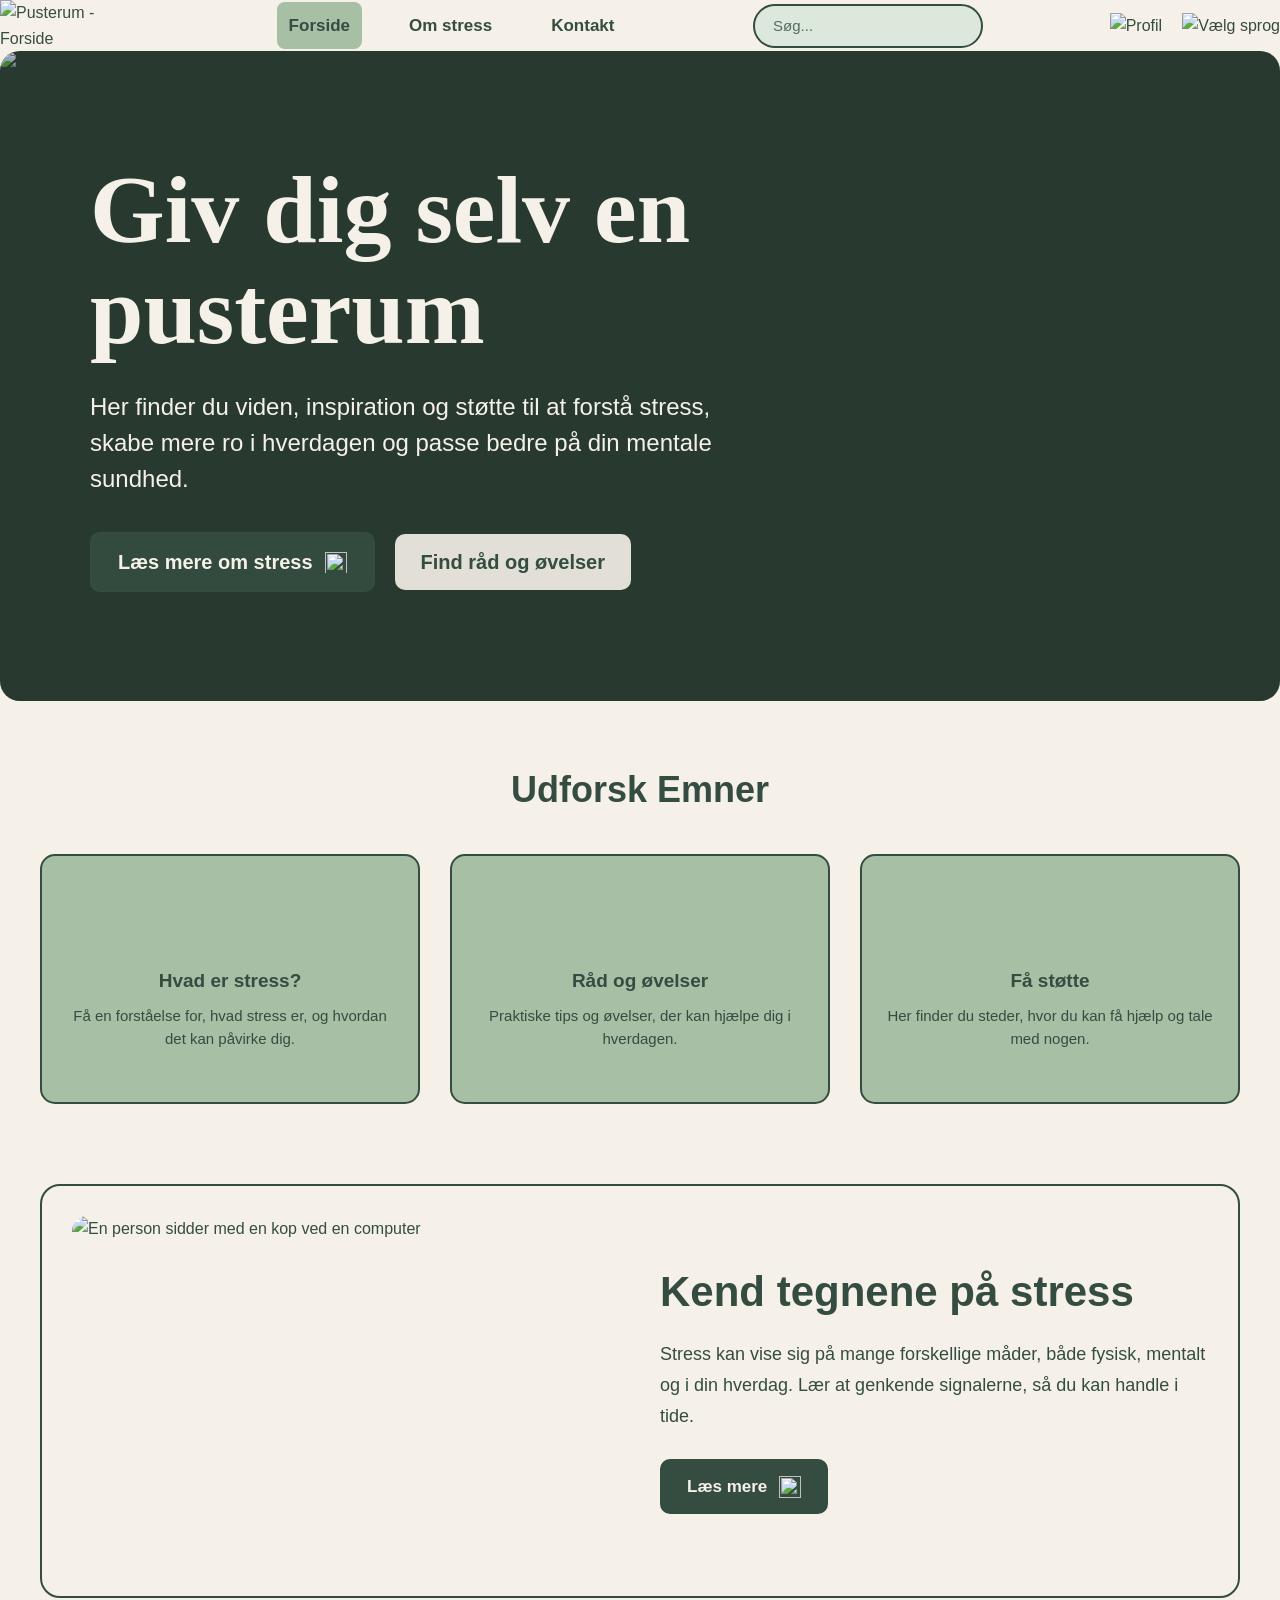
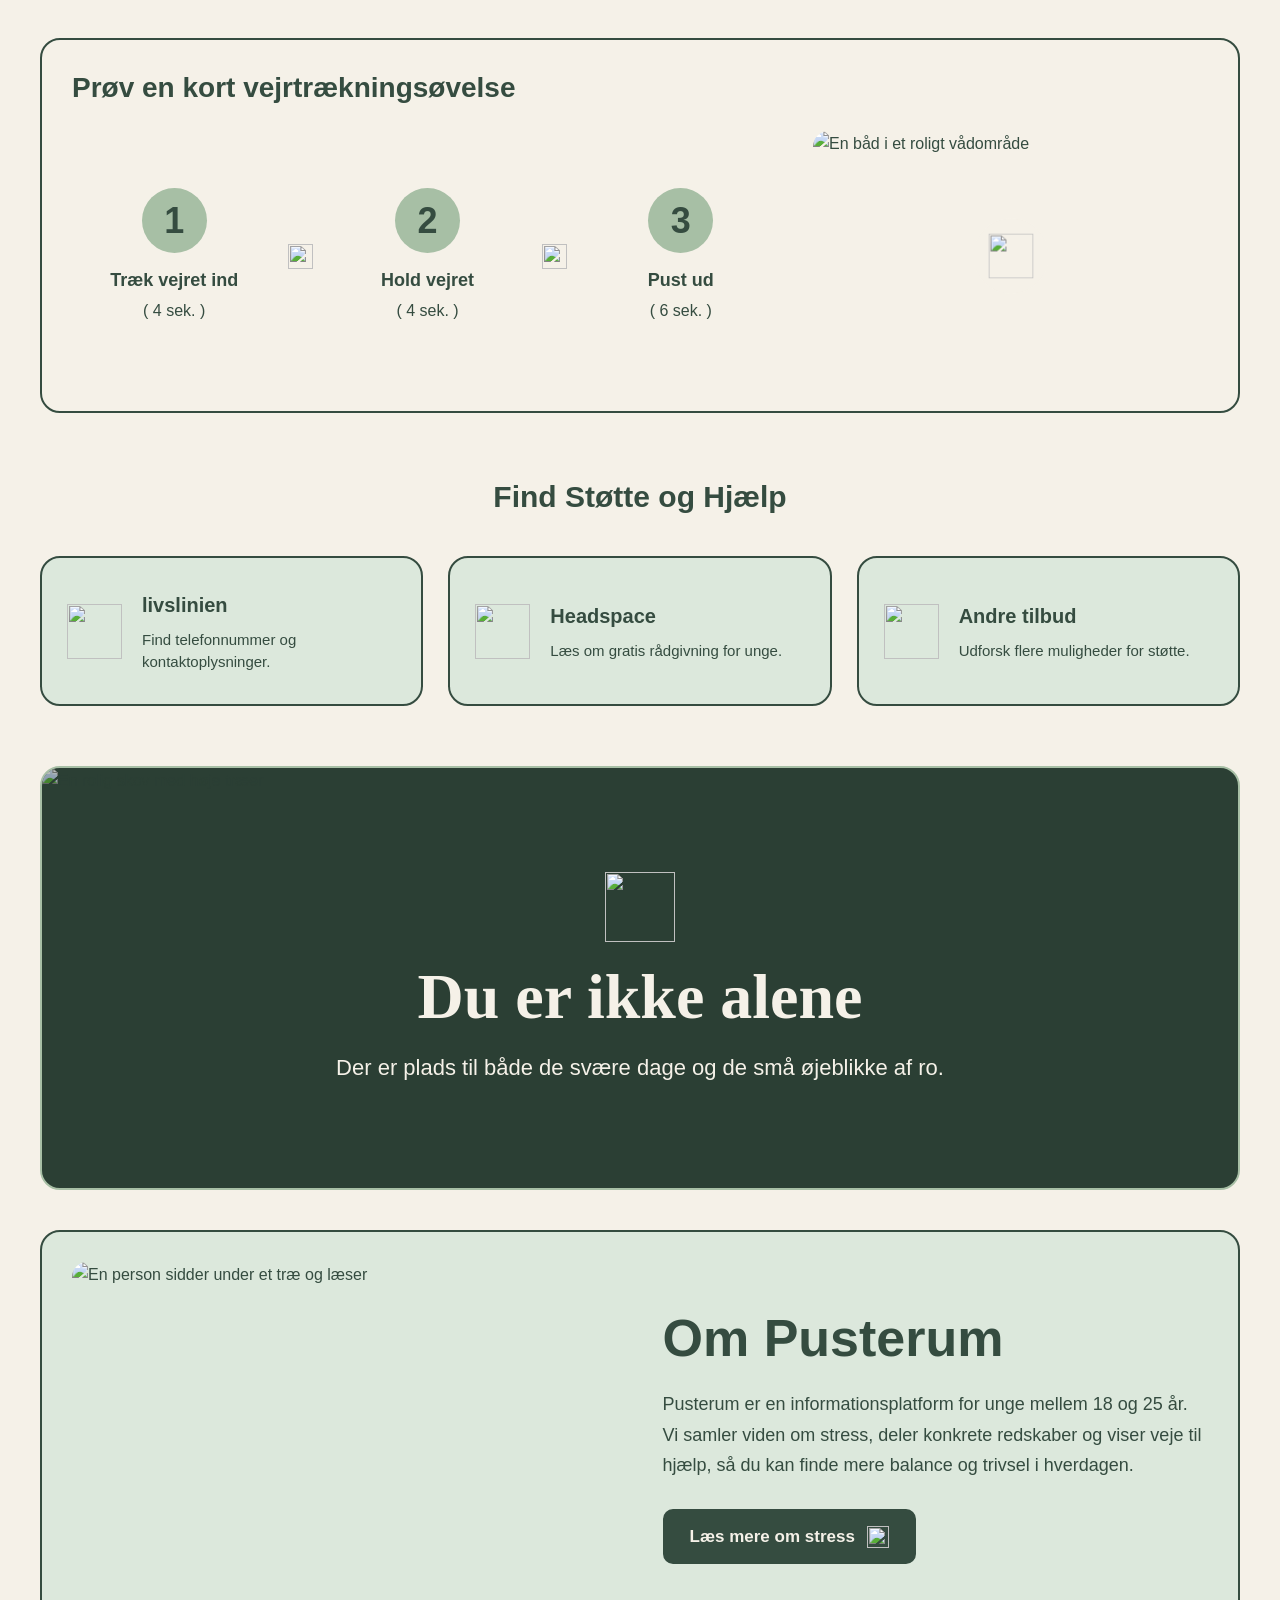
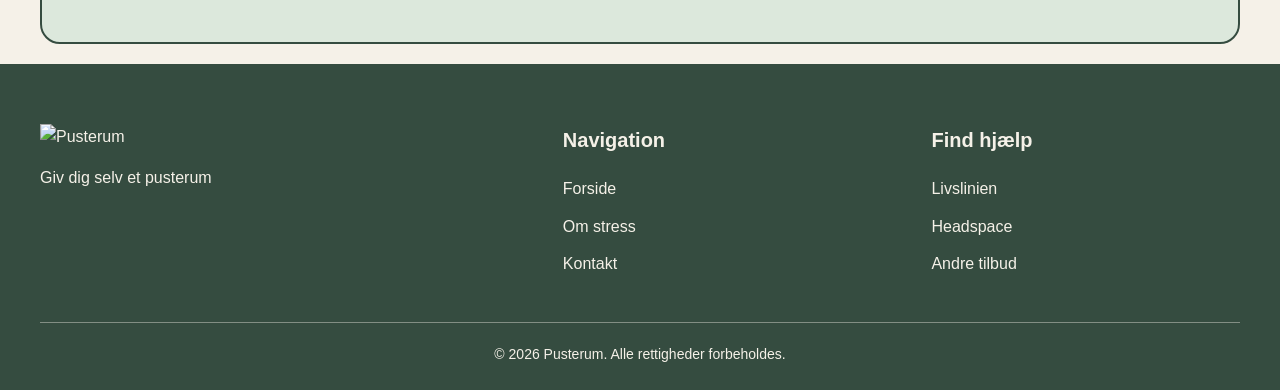
==== index.html @ abc9be23 "Add files via upload" ====
<!DOCTYPE html>
<html lang="da">
<head>
    <meta charset="UTF-8">
    <meta name="viewport" content="width=device-width, initial-scale=1.0">
    <title>Pusterum</title>
    <link rel="stylesheet" href="style.css">
</head>
<body>
   
    <!-- HEADER OG NAVIGATION -->
     <header class="header">
        <div class="header-inhold">

            <!-- PUSTERUM LOGO -->
             <a href="index.html" class="header-logo">
                <img src="Icons /Pusterum Logo Green.png" alt="Pusterum - Forside">
             </a>

             <!-- NAVIGATION -->
              <nav class="header-navigation" aria-label="Hovednavigation">
                <a href="index.html" aria-current="page">
                    Forside
                </a>
                <a href="omstress.html">
                    Om stress
                </a>
                <a href="kontakt.html">
                    Kontakt
                </a>
              </nav>

              <!-- SØGEFELT -->
               <div class="header-søgning" role="search">
                <label for="søgefelt" class="søge-label">
                    Søg på hjemmesiden
                </label>
                <input type="search" id="søgefelt" name="søg" placeholder="Søg...">
               </div>

               <!-- PROFIL OG SPROG -->
                <div class="header-ikoner">

                    <!-- PROFIL IKON -->
                     <span class="header-ikon">
                        <img src="Icons /User Dark Green.svg" alt="Profil">
                     </span>

                     <!-- SPROG IKON -->
                      <span class="header-ikon">
                        <img src="Icons /Glove Dark Green.svg" alt="Vælg sprog">
                      </span>
                </div>
        </div>
     </header>

    <main>
        
        <section class="hero">
            <img src="Icons /Hero Forside.png" alt="Naturbillede" class="hero-billede">
            <div class="hero-content">
                <h1>Giv dig selv en pusterum</h1>
                <p>Her finder du viden, inspiration og støtte til at forstå stress, skabe mere ro i hverdagen og passe bedre på din mentale sundhed.</p>
                <div class="hero-buttons">
                    <a href="omstress.html" class="btn btn-primary">
                        Læs mere om stress 
                        <img src="Icons /Arrow RIght Beige.svg" alt="" class="knap-pil">
                    </a>
                    <a href="#øvelser" class="btn btn-secondary">
                        Find råd og øvelser
                    </a>
                </div>
            </div>
        </section>

        <!-- UDFORSK EMNER -->
        <section class="emner" id="emner">
            <h2>Udforsk Emner</h2>
            <div class="emne-gitter">
                
                <!-- KORT 1: HVAD ER STRESS?-->
                 <a href="omstress.html" class="emne-kort">
                    <div class="emne-ikon" aria-hidden="true">
                        <img src="Icons /Brain Dark Green.svg" alt="">
                    </div>
                    <h3>Hvad er stress?</h3>
                    <p>Få en forståelse for, hvad stress er, og hvordan det kan påvirke dig.</p>
                    <span class="kort-pil" aria-hidden="true">
                        <img src="Icons /Arrow Right Dark Green.svg" alt="">
                    </span>
                 </a>

                 <!-- KORT 2: RÅD OG ØVELSER -->
                  <a href="#øvelser" class="emne-kort">
                    <div class="emne-ikon" aria-hidden="true">
                        <img src="Icons /Lily Dark Green.svg" alt="">
                    </div>
                    <h3>Råd og øvelser</h3>
                    <p>Praktiske tips og øvelser, der kan hjælpe dig i hverdagen.</p>
                    <span class="kort-pil" aria-hidden="true">
                        <img src="Icons /Arrow Right Dark Green.svg" alt="">
                    </span>
                  </a>

                  <!-- KORT 3: FÅ STØTTE -->
                   <a href="#støtte" class="emne-kort">
                    <div class="emne-ikon" aria-hidden="true">
                        <img src="Icons /Group Dark Green.svg" alt="">
                    </div>
                    <h3>Få støtte</h3>
                    <p>Her finder du steder, hvor du kan få hjælp og tale med nogen.</p>
                    <span class="kort-pil" aria-hidden="true">
                        <img src="Icons /Arrow Right Dark Green.svg" alt="">
                    </span>
                   </a>
            </div>
        </section>

        <!-- KEND TEGNENE PÅ STRESS -->
<section class="stress-tegn" id="stress-tegn">
    <div class="stress-tegn-inhold">

        <!-- BILLEDE TIL VENSTRE -->
        <div class="stress-tegn-billede">
            <img src="Icons /Hand-Macbook.png" alt="En person sidder med en kop ved en computer">
        </div>

        <!-- TEKST TIL HØJRE -->
        <div class="stress-tegn-tekst">
            <h2>Kend tegnene på stress</h2>
            <p>Stress kan vise sig på mange forskellige måder, både fysisk, mentalt og i din hverdag. Lær at genkende signalerne, så du kan handle i tide.</p>
            <a href="om-stress.html" class="stress-tegn-knap">
                Læs mere
                <img src="Icons /Arrow RIght Beige.svg" alt="" class="stress-tegn-pil">
            </a>
        </div>

    </div>
</section>

         <!-- PRØV EN KORT VEJRTRÆKNINGSØVELSE -->
          <section class="vejrtrækning" id="øvelser">
            <div class="vejrtrækning-ramme">
                <h2>Prøv en kort vejrtrækningsøvelse</h2>
                <div class="vejrtrækning-inhold">

                    <!-- ØVELSENS TRE TRIN -->
                     <div class="vejrtrækning-trin">

                        <!-- TRIN 1 -->
                         <div class="trin">
                            <span class="trin-nummer">1</span>
                            <h3>Træk vejret ind</h3>
                            <p>( 4 sek. )</p>
                         </div>

                         <!-- PIL MELLEM TRIN 1 OG 2 -->
                          <span class="trin-pil" aria-hidden="true">
                            <img src="Icons /Arrow Right Dark Green.svg" alt="">
                          </span>

                          <!-- TRIN 2 -->
                           <div class="trin">
                            <span class="trin-nummer">2</span>
                            <h3>Hold vejret</h3>
                            <p>( 4 sek. )</p>
                           </div>

                           <!-- PIL MELLEM TRIN 2 OG 3 -->
                            <span class="trin-pil" aria-hidden="true">
                                <img src="Icons /Arrow Right Dark Green.svg" alt="">
                            </span>

                            <!-- TRIN 3 -->
                             <div class="trin">
                                <span class="trin-nummer">3</span>
                                <h3>Pust ud</h3>
                                <p>( 6 sek. )</p>
                             </div>
                     </div>

                     <!-- NATURBILLEDE OG AFSPILNINGSKNAP -->
                      <div class="vejrtrækning-afspiller">
                        <img src="Icons /Boat-Swamp.png" alt="En båd i et roligt vådområde" class="vejrtrækning-billede">

                        <!-- AFSPILNINGSKNAP -->
                         <button type="button" class="afspil-knap" id="start-øvelse" aria-label="Start vejrtrækningsøvelsen">
                            <img src="Icons /Play Green.svg" alt="">
                         </button>

                         <!-- STATUS FOR ØVELSEN -->
                          <p id="øvelse-status" aria-live="polite"></p>
                      </div>
                </div>
            </div>
          </section>

          <!-- FIND STØTTE OG HJÆLP -->
           <section class="støtte-hjælp" id="støtte">
            <h2>Find Støtte og Hjælp</h2>
            <div class="støtte-gitter">

                <!-- KORT 1: LIVSLINIEN -->
                 <a href="https://www.livslinien.dk/" class="støtte-kort">
                    <div class="støtte-ikon">
                        <img src="Icons /Phone Dark Green.svg" alt="">
                    </div>
                    <div class="støtte-tekst">
                        <h3>livslinien</h3>
                        <p>Find telefonnummer og kontaktoplysninger.</p>
                    </div>
                 </a>

                 <!-- KORT 2: HEADSPACE -->
                  <a href="https://headspace.dk/" class="støtte-kort">
                    <div class="støtte-ikon">
                        <img src="Icons /Headspace Dark Green.svg" alt="">
                    </div>
                    <div class="støtte-tekst">
                        <h3>Headspace</h3>
                        <p>Læs om gratis rådgivning for unge.</p>
                    </div>
                  </a>

                  <!-- KORT 3: ANDRE TILBUD -->
                   <a href="kontakt.html" class="støtte-kort">
                    <div class="støtte-ikon">
                        <img src="Icons /Andre Tilbud Dark Green.svg" alt="">
                    </div>
                    <div class="støtte-tekst">
                        <h3>Andre tilbud</h3>
                        <p>Udforsk flere muligheder for støtte.</p>
                    </div>
                   </a>
            </div>
           </section>

           <!-- DU ER IKKE ALENE -->
            <section class="du-er-ikke-alene" id="du-er-ikke-alene">
                <div class="du-er-ikke-alene-ramme">

                    <!-- SKOVBILLEDE -->
                     <img src="Icons /Forest Forside.png" alt="En rolig skov med høje træer" class="du-er-ikke-alene-billede">

                     <!-- INHOLD OVEN PÅ BILLEDET -->
                      <div class="du-er-ikke-alene-inhold">

                        <!-- MISSION LOGO -->
                         <img src="Icons /Mission Beige.svg" alt="" class="mission-ikon">

                         <!-- OVERSKRIFT -->
                          <h2>Du er ikke alene</h2>

                          <!-- TEKST -->
                           <p>Der er plads til både de svære dage og de små øjeblikke af ro.</p>
                      </div>
                </div>
            </section>

            <!-- OM PUSTERUM -->
             <section class="om-pusterum" id="om-pusterum">
                <div class="om-pusterum-ramme">

                    <!-- BILLEDE -->
                     <div class="om-pusterum-billede">
                        <img src="Icons /Book-tree.png" alt="En person sidder under et træ og læser">
                     </div>

                     <!-- TEKST OG KNAP -->
                      <div class="om-pusterum-inhold">
                        <h2>Om Pusterum</h2>
                        <p>Pusterum er en informationsplatform for unge mellem 18 og 25 år. Vi samler viden om stress, deler konkrete redskaber og viser veje til hjælp, så du kan finde mere balance og trivsel i hverdagen.</p>

                        <!-- LÆS MERE KNAP -->
                         <a href="omstress.html" class="knap knap-mørkegrøn">
                            Læs mere om stress
                            <img src="Icons /Arrow RIght Beige.svg" alt="" class="knap-pil">
                         </a>
                      </div>
                </div>
             </section>
</main>
             <!-- FOOTER -->
              <footer class="footer">
                <div class="footer-inhold">

                    <!-- PUSTERUM LOGO OG SLOGAN -->
                     <div class="footer-logo-område">
                        <img src="Icons /Pusterum Logo Beige.svg" alt="Pusterum" class="footer-logo">
                        <p class="footer-slogan">
                            Giv dig selv et pusterum
                        </p>
                     </div>

                     <!-- NAVIGATION -->
                      <nav class="footer-navigation" aria-label="Footer navigation">
                        <h3>Navigation</h3>
                        <a href="index.html">Forside</a>
                        <a href="omstress.html">Om stress</a>
                        <a href="kontakt.html">Kontakt</a>
                      </nav>

                      <!-- FIND HJÆLP -->
                       <div class="footer-hjælp">
                        <h3>Find hjælp</h3>
                        <a href="https://www.livslinien.dk/">
                            Livslinien
                        </a>
                        <a href="https://headspace.dk/">
                            Headspace
                        </a>
                        <a href="kontakt.html">
                            Andre tilbud
                        </a>
                       </div>
                </div>

                <!-- COPYRIGHT -->
                 <div class="footer-bund">
                    <p>© 2026 Pusterum. Alle rettigheder forbeholdes.</p>
                 </div>
              </footer>
</body>
</html>
---- style.css ----
/* PUSTERUM - GENEREL STYLING */

/* FARVER OG SKRIFTTYPER */
:root {
    --mørkegrøn: #354C40;
    --salviegrøn: #A7BFA5;
    --lysegrøn: #DCE8DC;
    --beige: #F5F1E8;
}

/* GRUNDLÆGGENDE STYLING */
* {
    margin: 0;
    padding: 0;
    box-sizing: border-box;
}

html {
    scroll-behavior: smooth;
}

body {
    background-color: var(--beige);
    color: var(--mørkegrøn);
    font-family: "Quicksand", sans-serif;
    line-height: 1.6;
}

/* OVERSKRIFTER */
h1, h2, h2 {
    font-weight: 600;
}

/* LINKS */
a {
    color: inherit;
    text-decoration: none;
}

/* BILLEDER */
img {
    max-width: 100%;
    height: auto;
}

/* TILGÆNGELIGHED */
a:focus-visible,
button:focus-visible
input:focus-visible {
    outline: 3px solid var(--mørkegrøn);
    outline-offset: 4px;
}

/* HEADER OG NAVIGATION */
.header {
    width: 100%;
    background-color: var(--beige);
}

.header-inhold {
    max-width: 1440px;
    margin: 0 auto;
    padding: 20 px 40 px;
    display: flex;
    align-items: center;
    justify-content: space-between;
    gap: 30px;
}

/* LOGO */
.header-logo img {
    width: 150px;
    height: auto;
    display: block;
}

/* NAVIGATIONSLINKS */
.header-navigation {
    display: flex;
    align-items: center;
    gap: 35px;
}

.header-navigation a {
    font-family: "Quicksand" sans-serif;
    font-size: 17px;
    font-weight: 600;
    padding: 10px 12px;
    border-radius: 8px;
}

.header-navigation a:hover,
.header-navigation a[aria-current="page"] {
    background-color: var(--salviegrøn);
}

/* SØGEFELT */
.header-søgning {
    position: relative;
    flex: 0 1 230px;
}

.søge-label {
    position: absolute;
    width: 1px;
    height: 1px;
    overflow: hidden;
    clip-path: inset(50%);
    white-space: nowrap;
}

.header-søgning input {
    width: 100%;
    min-height: 44px;
    padding: 10px 18px;
    background-color: var(--lysegrøn);
    border: 2px solid var(--mørkegrøn);
    border-radius: 25px;
    color: var(--mørkegrøn);
    font-family: "Quicksand", sans-serif;
    font-size: 15px;
}

.header-søgning input::placeholder {
    color: var(--mørkegrøn);
    opacity: 0.8;
}

/* PROFIL OG SPROGIKONER */
.header-ikoner {
    display: flex;
    align-items: center;
    gap: 20px;
}

.header-ikoner {
    display: flex;
    align-items: center;
    justify-content: center;
}

.header-ikoner img {
    width: 29px;
    height: 29px;
    object-fit: contain;
}

/* RESPONSIV NAVIGATION */
@media (max-width: 950px) {
    .header-inhold {
        flex-wrap: wrap;
        justify-content: center;
        padding: 20px;
        gap: 18px;
    }

    .header-navigation {
        justify-content: center;
        flex-wrap: wrap;
        gap: 12px;
    }

    .header-søgning {
        flex-basis: 200px;
    }
}

@media (max-width: 480px) {
    .header-logo img {
        width: 145px;
    }

    .header-navigation a {
        font-size: 15px;
    }

    .header-søgning {
        flex-basis: 100%;
    }
}

/* HERO SEKTION */
.hero {
    position: relative;
    width: 100%;
    max-width: 1440px;
    min-height: 650px;
    margin: 0 auto;
    padding: 80px 90px;
    display: flex;
    align-items: center;
    background-color: var(--mørkegrøn);
    border-radius: 20px;
    overflow: hidden;
}

/* HERO BILLEDE */
.hero-billede {
    position: absolute;
    top: 0;
    left: 0;
    width: 100%;
    height: 100%;
    object-fit: cover;
    display: block;
    z-index: 0;
}

/* MØRKT OVERLAY PÅ. BILLEDET */
.hero::before {
    content: "";
    position: absolute;
    inset: 0;
    background-color: rgba(0, 0, 0, 0.25);
    z-index: 1;
    pointer-events: none;
}

/* HERO INDHOLD */
.hero-content {
    position: relative;
    z-index: 2;
    max-width: 750px;
}

/* HERO OVERSKRIFT */
.hero h1 {
    font-family: "Cormorant Garamond", serif;
    font-size: 96px;
    font-weight: 600;
    line-height: 1.05;
    color: var(--beige);
    margin-bottom: 28px;
}

/* HERO UNDEROVERSKRIFT */
.hero p {
    font-family: "Quicksand", sans-serif;
    font-size: 24px;
    font-weight: 500;
    line-height: 1.5;
    color: var(--beige);
    max-width: 680px;
    margin-bottom: 35px;
}

/* HERO KNAPPER */
.hero-buttons {
    display: flex;
    align-items: center;
    flex-wrap: wrap;
    gap: 20px;
}

/* FÆLLES KNAPSTYLING */
.btn {
    display: inline-flex;
    align-items: center;
    justify-content: center;
    gap: 12px;
    min-height: 52px;
    padding: 12px 26px;
    border-radius: 10px;
    font-family: "Quicksand", sans-serif;
    font-size: 20px;
    font-weight: 700;
    text-align: center;
    text-decoration: none;
    cursor: pointer;
    transition: background-color 0.2 ease, transform 0.2 ease;
}

/* MØRKEGRØN KNAP */
.btn-primary {
    background-color: rgba(53, 76, 64, 0.9);
    color: var(--beige);
    border: 2px solid var(--mørkegrøn);
}

/* BEIGE KNAP */
.btn-secondary {
    background-color: rgba(245, 241, 232, 0.9);
    color: 5px solid var(--mørkegrøn);
}

/* HOVER EFFEKT */
.btn:hover {
    transform: translate(-2px);
}

.btn-primary:hover {
    background-color: var(--mørkegrøn);
}

.btn-secondary:hover {
    background-color: var(--beige);
}

/* PIL I KNAPPER */
.knap-pil {
    width: 22px;
    height: 22px;
    object-fit: contain;
    flex-shrink: 0;
}

/* RESPONSIV HERO */
@media (max-width: 950px) {
    .hero {
        min-height: 550px;
        padding: 65px 45px;
    }

    .hero h1 {
        font-size: 68px;
    }

    hero p {
        font-size: 20px;
    }
}

@media (max-width: 600px) {
    .hero {
        min-height: 520px;
        padding: 55px 24px;
    }

    .hero h1 {
        font-size: 48px;
    }

    .hero p {
        font-size: 17px;
    }

    .hero-buttons {
        gap: 12px;
    }

    .btn {
        font-size: 16px;
        padding: 10px 18px;
    }
}

@media (prefers-reduced-motion: reduce) {
    .btn {
        transition: none;
    }

    .btn:hover {
        transform: none;
    }
}

/* UDFORSK EMNER */
.emner {
    width: 100%;
    max-width: 1440px;
    margin: 0 auto;
    padding: 60px 40px;
    background-color: var(--beige);
}

/* OVERSKRIFT */
.emner h2 {
    font-family: "Quicksand", sans-serif;
    font-size: 36px;
    font-weight: 700;
    color: var(--mørkegrøn);
    text-align: center;
    margin-bottom: 35px;
}

/* KORT LAYOUT */
.emne-gitter,
.emner-container {
    display: grid;
    grid-template-columns: repeat(3, minmax(0, 1fr));
    gap: 30px;
}

/* GRØNNE KORT */
.emne-kort {
    position: relative;
    display: flex;
    flex-direction: column;
    align-items: center;
    min-height: 250px;
    padding: 30px 22px 40px;
    background-color: var(--salviegrøn);
    border: 2px solid var(--mørkegrøn);
    border-radius: 15px;
    color: var(--mørkegrøn);
    text-align: center;
    text-decoration: none;
}

/* IKONER */
.emne-ikon {
    width: 65px;
    height: 65px;
    object-fit: contain;
    margin-bottom: 18px;
}

/* KORT OVERSKRIFTER */
.emne-kort h3 {
    font-family: "Quicksand", sans-serif;
    font-size: 19px;
    font-weight: 700;
    line-height: 1.3;
    margin-bottom: 12px;
}

/* BESKRIVELSER */
.emne-kort p {
    font-family: "Quicksand", sans-serif;
    font-size: 15px;
    font-weight: 500;
    line-height: 1.5;
    color: var(--mørkegrøn);
}

/* PIL NEDERST TIL HØJRE */
.kort-pil,
.emne-pil {
    position: absolute;
    right: 15px;
    bottom: 12px;
    width: 22px;
    height: 22px;
    object-fit: contain;
}

/* HOVER */
.emne-kort:hover {
    background-color: var(--lysegrøn);
}

/* RESPONSIV UDFORSK EMNER */
@media (max-width: 950px) {
    .emner {
        padding: 50px 30px;
    }

    .emne-gitter,
    .emner-container {
        gap: 15px;
    }

    .emne-kort {
        padding: 25px 15px 40px;
    }
}

@media (max-width: 600px) {
    .emner {
        padding: 45px 20px;
    }

    .emner h2 {
        font-size: 28px;
    }

    .emne-gitter,
    .emner-container {
        grid-template-columns: 1fr;
        gap: 20px;
    }

    .emne-kort {
        min-height: 220px;
    }
}

/* KEND TEGNENE PÅ STRESS */
.stress-tegn {
    width: 100%;
    max-width: 1440px;
    margin: 0 auto;
    padding: 20px 40px;
    background-color: var(--beige);
    box-sizing: border-box;
}

/* RAMME OG TO KOLONNER */
.stress-tegn-inhold {
    display: grid;
    grid-template-columns: minmax(0, 1fr) minmax(0, 1fr);
    align-items: center;
    gap: 40px;
    width: 100%;
    padding: 30px;
    background-color: var(--beige);
    border: 2px solid var(--mørkegrøn);
    border-radius: 20px;
    box-sizing: border-box;
    overflow: hidden;
}

/* BILLEDE TIL VENSTRE */
.stress-tegn-billede {
    width: 100%;
    min-width: 0;
}

.stress-tegn-billede img {
    display: block;
    width: 100%;
    height: 350px;
    object-fit: cover;
    border-radius: 15px;
}

/* TEKST TIL HØJRE */
.stress-tegn-tekst {
    display: flex;
    flex-direction: column;
    align-items: flex-start;
    justify-content: center;
    min-width: 0;
}

/* OVERSKRIFT */
.stress-tegn-tekst h2 {
    font-family: "Quicksand", sans-serif;
    font-size: 42px;
    font-weight: 700;
    line-height: 1.2;
    color: var(--mørkegrøn);
    margin: 0 0 22px;
}

/* BRØDTEKST */
.stress-tegn-tekst p {
    font-family: "Quicksand", sans-serif;
    font-size: 18px;
    font-weight: 500;
    line-height: 1.7;
    color: var(--mørkegrøn);
    margin: 0 0 28px;
}

/* LÆS MERE KNAP */
.stress-tegn-knap {
    display: inline-flex;
    align-items: center;
    justify-content: center;
    gap: 12px;
    min-height: 50px;
    padding: 12px 25px;
    background-color: var(--mørkegrøn);
    color: var(--beige);
    border: 2px solid var(--mørkegrøn);
    border-radius: 10px;
    font-family: "Quicksand", sans-serif;
    font-size: 17px;
    font-weight: 700;
    text-decoration: none;
    box-sizing: border-box;
}

/* PIL I KNAPPEN */
.stress-tegn-pil {
    display: block;
    width: 22px;
    height: 22px;
    object-fit: contain;
}

/* KNAP VED HOVER */
.stress-tegn-knap:hover {
    background-color: #26382F;
}

/* TASTATURFOKUS */
.stress-tegn-knap:focus-visible {
    outline: 3px solid var(--mørkegrøn);
    outline-offset: 4px;
}

/* RESPONSIV KEND TEGNENE PÅ STRESS */
@media (max-width: 900px) {
    .stress-tegn-inhold {
        grid-template-columns: 1fr;
        gap: 25px;
    }

    .stress-tegn-billede img {
        height: 300px;
    }

    .stress-tegn-tekst h2 {
        font-size: 36px;
    }
}

@media (max-width: 600px) {
    .stress-tegn {
        padding: 20px;
    }

    .stress-tegn-inhold {
        padding: 20px;
    }

    .stress-tegn-billede img {
        height: 230px;
    }

    .stress-tegn-tekst h2 {
        font-size: 30px;
    }

    .stress-tegn-tekst p {
        font-size: 16px;
    }

    .stress-tegn-knap {
        font-size: 15px;
        padding: 10px 18px;
    }
}

/* PRØV EN KORT VEJRTRÆKNINGSØVELSE */
.vejrtrækning {
    width: 100%;
    max-width: 1440px;
    margin: 0 auto;
    padding: 20px 40px;
    background-color: var(--beige);
    box-sizing: border-box;
}

/* RAMME OG KANT */
.vejrtrækning-ramme {
    width: 100%;
    padding: 30px;
    background-color: var(--beige);
    border: 2px solid var(--mørkegrøn);
    border-radius: 20px;
    box-sizing: border-box;
    overflow: hidden;
}

/* OVERSKRIFT */
.vejrtrækning-ramme h2 {
    font-family: "Quicksand", sans-serif;
    font-size: 28px;
    font-weight: 700;
    line-height: 1.3;
    color: var(--mørkegrøn);
    margin: 0 0 25px;
    text-align: left;
}

/* INHOLD OG LAYOUT */
.vejrtrækning-inhold {
    display: grid;
    grid-template-columns: minmax(0, 1.8fr) minmax(0, 1fr);
    align-items: center;
    gap: 30px;
    width: 100%;
}

/* DE TRE ØVELSESTRIN */
.vejrtrækning-trin {
    display: flex;
    flex-direction: row;
    align-items: center;
    justify-content: space-between;
    gap: 12px;
    min-width: 0;
}

/* HVERT ENKELT TRIN */
.trin {
    display: flex;
    flex-direction: column;
    align-items: center;
    justify-content: center;
    flex: 1;
    min-width: 0;
    text-align: center;
}

/* RUNDE NUMRE */
.trin-nummer {
    display: flex;
    align-items: center;
    justify-content: center;
    width: 65px;
    height: 65px;
    margin-bottom: 15px;
    border-radius: 50%;
    background-color: var(--salviegrøn);
    color: var(--mørkegrøn);
    font-family: "Quicksand", sans-serif;
    font-size: 36px;
    font-weight: 600;
    line-height: 1;
}

/* TRIN OVERSKRIFTER */
.trin h3 {
    font-family: "Quicksand", sans-serif;
    font-size: 18px;
    font-weight: 700;
    line-height: 1.4;
    color: var(--mørkegrøn);
    margin-bottom: 5px;
    text-align: center;
}

/* TID UNDER HVERT TRIN */
.trin p {
    font-family: "Quicksand", sans-serif;
    font-size: 16px;
    font-weight: 500;
    color: var(--mørkegrøn);
    text-align: center;
}

/* PILE MELLEM TRIN */
.trin-pil {
    display: flex;
    align-items: center;
    justify-content: center;
    flex-shrink: 0;
}

.trin-pil img {
    width: 25px;
    height: 25px;
    object-fit: contain;
}

/* NATURBILLEDE OG AFSPILLER */
.vejrtrækning-afspiller {
    position: relative;
    width: 100%;
    min-width: 0;
    border-radius: 15px;
    overflow: hidden;
}

/* NATURBILLEDE */
.vejrtrækning-billede {
    display: block;
    width: 100%;
    height: 250px;
    object-fit: cover;
    border-radius: 15px;
}

/* AFSPILNINGSKNAP */
.afspil-knap {
    position: absolute;
    top: 50%;
    left: 50%;
    transform: translate(-50%, -50%);

    display: flex;
    align-items: center;
    justify-content: center;

    width: 75px;
    height: 75px;
    padding: 10px;

    background-color: var(--beige);
    border: none;
    border-radius: 50%;
    cursor: pointer;
}

/* AFSPILNINGSIKON */
.afspil-knap img {
    display: block;
    width: 45px;
    height: 45px;
    object-fit: contain;
}

/* KNAP VED HOVER */
.afspil-knap:hover {
    background-color: var(--lysegrøn);
}

/* STATUS FOR ØVELSEN */
#øvelse-status {
    position: relative;
    font-family: "Quicksand", sans-serif;
    font-size: 15px;
    font-weight: 600;
    color: var(--mørkegrøn);
    text-align: center;
}

/* RESPONSIV VEJRTRÆKNINGØVELSE */
@media (max-width: 900) {
    .vejrtrækning-inhold {
        grid-template-columns: 1fr;
        gap: 30px;
    }

    .vejrtrækning-afspiller {
        max-width: 550px;
        margin: 0 auto;
    }
}

@media (max-width: 600) {
    .vejrtrækning {
        padding: 20px;
    }

    .vejrtrækning-ramme {
        padding: 20px;
    }

    .vejrtrækning-ramme h2 {
        font-size: 23px;
    }

    .vejrtrækning-trin {
        gap: 6px;
    }

    .trin-nummer {
        width: 48px;
        height: 48px;
        font-size: 26px;
    }
    
    .trin h3 {
        font-size: 14px;
    }

    .trin p {
        font-size: 13px;
    }

    .trin-pil img {
        width: 16px;
        height: 16px;
    }

    .vejrtrækning-billede {
        height: 220px;
    }

    .afspil-knap {
        width: 65px;
        height: 65px;
    }
    .afspil-knap img {
        width: 38px;
        height: 38px;
    }
}

/* FIND STØTTE OF HJÆLP */

.støtte-hjælp {
    width: 100%;
    max-width: 1440px;
    margin: 0 auto;
    padding: 40px;
    background-color: var(--beige);
}

/* OVERSKRIFT */
.støtte-hjælp h2 {
    font-family: "Quicksand", sans-serif;
    font-size: 30px;
    font-weight: 700;
    color: var(--mørkegrøn);
    text-align: center;
    margin-bottom: 35px;
}

/* KORTENES LAYOUT */
.støtte-gitter,
.kontaktoplysninger-gitter {
    display: grid;
    grid-template-columns: repeat(3, minmax(0, 1fr));
    gap: 25px;
}

/* HVERT KORT */
.støtte-kort,
.kontaktoplysninger-kort {
    display: flex;
    align-items: center;
    gap: 20px;
    min-height: 150px;
    padding: 25px;
    background-color: var(--lysegrøn);
    border: 2px solid var(--mørkegrøn);
    border-radius: 20px;
    color: var(--mørkegrøn);
    text-decoration: none;
    transition: background-color 0.2s ease;
}

/* IKONER */
.støtte-ikon,
.kontaktoplysninger-ikon {
    display: flex;
    align-items: center;
    justify-content: center;
    flex-shrink: 0;
}

.støtte-ikon img,
.kontaktoplysninger-ikon img {
    display: block;
    width: 55px;
    height: 55px;
    object-fit: contain;
}

/* TEKSTOMRÅDE */
.støtte-tekst {
    flex: 1;
    min-width: 0;
}

/* KORT OVERSKRIFTER */
.støtte-tekst h3 {
    font-family: "Quicksand", sans-serif;
    font-size: 20px;
    font-weight: 700;
    color: var(--mørkegrøn);
    margin-bottom: 8px;
}

/* KORT BESKRIVELSER */
.støtte-tekst p {
    font-family: "Quicksand", sans-serif;
    font-size: 15px;
    font-weight: 500;
    line-height: 1.5;
    color: var(--mørkegrøn);
}

/* HOVER */
.støtte-kort:hover {
    background-color: var(--salviegrøn);
}

/* RESPONSIV FIND STØTTE OF HJÆLP */
@media (max-width: 950px) {
    .støtte-gitter {
        grid-template-columns: 1fr;
        gap: 20px;
    }

    .støtte-kort {
        min-height: 120px;
    }
}

@media (max-width: 600px) {
    .støtte-hjælp {
        padding: 25px 20px;
    }

    .støtte-hjælp h2 {
        font-size: 25px;
    }

    .støtte-kort {
        padding: 20px;
        gap: 15px;
    }

    .støtte-ikon img {
        width: 45px;
        height: 45px;
    }

    .støtte-tekst h3 {
        font-size: 18px;
    }

    .støtte-tekst p {
        font-size: 14px;
    }
}

@media (prefers-reduced-motion: reduce) {
    .støtte-kort {
        transition: none;
    }
}

/* DU ER IKKE ALENE */
.du-er-ikke-alene {
    width: 100%;
    max-width: 1440px;
    margin: 0 auto;
    padding: 20px 40px;
    background-color: var(--beige);
}

/* RAMME OG KANT */
.du-er-ikke-alene-ramme {
    position: relative;
    width: 100%;
    min-height: 420px;
    border: 2px solid var(--salviegrøn);
    border-radius: 20px;
    overflow: hidden;
    background-color: var(--mørkegrøn);
}

/* SKOVBILLEDE */
.du-er-ikke-alene-billede {
    position: absolute;
    inset: 0;
    display: block;
    width: 100%;
    height: 100%;
    object-fit: cover;
}

/* INHOLD OVEN PÅ BILLEDET */
.du-er-ikke-alene-inhold {
    position: relative;
    z-index: 1;
    min-height: 420px;
    padding: 60px 30px;
    display: flex;
    flex-direction: column;
    align-items: center;
    justify-content: center;
    text-align: center;
    background-color: rgba(20, 35, 26, 0.30);
}

/* MISSION IKON */
.mission-ikon {
    display: block;
    width: 70px;
    height: 70px;
    object-fit: contain;
    margin-bottom: 20px;
}

/* OVERSKRIFT */
.du-er-ikke-alene h2 {
    font-family: "Cormorant Garamond", serif;
    font-size: 64px;
    font-weight: 600;
    line-height: 1.1;
    color: var(--beige);
    margin-bottom: 18px;
}

/* UNDEROVERSKRIFT */
.du-er-ikke-alene p {
    font-family: "Quicksand", sans-serif;
    font-size: 22px;
    font-weight: 500;
    line-height: 1.5;
    color: var(--beige);
    max-width: 750px;
}

/* RESPONSIV DU ER IKKE ALENE */
@media (max-width: 900px) {
    .du-er-ikke-alene-ramme,
    .du-er-ikke-alene-inhold {
        min-height: 350px;
    }

    .du-er-ikke-alene h2 {
        font-size: 52px;
    }
    .du-er-ikke-alene p {
        font-size: 19px;
    }
}

@media (max-width: 600px) {
    .du-er-ikke-alene {
        padding: 20px;
    }

    .du-er-ikke-alene-ramme,
    .du-er-ikke-alene-inhold {
        min-height: 300px;
    }

    .du-er-ikke-alene-inhold {
        padding: 35px 20px;
    }
    
    .mission-ikon {
        width: 50px;
        height: 50px;
    }

    .du-er-ikke-alene h2 {
        font-size: 42px;
    }

    .du-er-ikke-alene p {
        font-size: 16px;
    }
}

/* OM PUSTERUM */
.om-pusterum {
    width: 100%;
    max-width: 1440px;
    margin: 0 auto;
    padding: 20px 40px;
    background-color: var(--beige);
}

/* RAMME OG LAYOUT */
.om-pusterum-ramme {
    display: grid;
    grid-template-columns: minmax(0, 1fr) minmax(0, 1fr);
    align-items: center;
    gap: 45px;
    width: 100%;
    padding: 30px;
    background-color: var(--lysegrøn);
    border: 2px solid var(--mørkegrøn);
    border-radius: 20px;
    overflow: hidden;
}

/* BILLEDE */
.om-pusterum-billede {
    width: 100%;
    min-width: 0;
}

.om-pusterum-billede img {
    display: block;
    width: 100%;
    height: 350px;
    object-fit: cover;
    border-radius: 15px;
}

/* TEKST OG KNAP */
.om-pusterum-inhold {
    display: flex;
    flex-direction: column;
    align-items: flex-start;
    min-width: 0;
}

/* OVERSKRIFT */
.om-pusterum h2 {
    font-family: "Quicksand", sans-serif;
    font-size: 52px;
    font-weight: 600;
    line-height: 1.1;
    color: var(--mørkegrøn);
    margin-bottom: 22px;
}

/* BRØDTEKST */
.om-pusterum p {
    font-family: "Quicksand", sans-serif;
    font-size: 18px;
    font-weight: 500;
    line-height: 1.7;
    color: var(--mørkegrøn);
    margin-bottom: 28px;
}

/* MØRKEGRØN KNAP */
.om-pusterum .knap {
    display: inline-flex;
    align-items: center;
    justify-content: center;
    gap: 12px;
    min-height: 50px;
    padding: 12px 25px;
    background-color: var(--mørkegrøn);
    color: var(--beige);
    border: 2px solid var(--mørkegrøn);
    border-radius: 10px;
    font-family: "Quicksand", sans-serif;
    font-size: 17px;
    font-weight: 700;
    text-decoration: none;
}

/* PIL I KNAPPEN */
.om-pusterum .knap-pil {
    width: 22px;
    height: 22px;
    object-fit: contain;
}

/* KNAP VED HOVER */
.om-pusterum .knap:hover {
    background-color: #26382f;
}

/* RESPONSIV OM PUSTERUM */
@media (max-width: 900px) {
    .om-pusterum-ramme {
        grid-template-columns: 1fr;
        gap: 25px;
    }

    .om-pusterum-billede img {
        height: 300px;
    }

    .om-pusterum h2 {
        font-size: 44px;
    }
}

@media (max-width: 600px) {
    .om-pusterum {
        padding: 20px;
    }

    .om-pusterum-ramme {
        padding: 20px;
    }
    .om-pusterum-billede img {
        height: 230px;
    }
    
    .om-pusterum h2 {
        font-size: 38px;
    }

    .om-pusterum p {
        font-size: 16px;
    }

    .om-pusterum .knap {
        font-size: 15px;
        padding: 10px 18px;
    }
}

/* FOOTER */
.footer {
    width: 100%;
    background-color: var(--mørkegrøn);
    color: var(--beige);
    padding: 60px 40px 25px;
}

/* FOOTER LAYOUT */
.footer-inhold {
    display: grid;
    grid-template-columns: 1.5fr 1fr 1fr;
    gap: 60px;
    width: 100%;
    max-width: 1360px;
    margin: 0 auto;
    padding-bottom: 45px;
}

/* LOGO OG SLOGAN */
.footer-logo-område {
    display: flex;
    flex-direction: column;
    align-items: flex-start;
    gap: 15px;
}

.footer-logo-område img {
    display: block;
    width: 200px;
    max-width: 100%;
    height: auto;
}

/* SLOGAN */
.footer-slogan {
    font-family: "Quicksand", sans-serif;
    font-size: 16px;
    font-weight: 500;
    line-height: 1.6;
    color: var(--beige);
}

/* NAVIGATION OG HJÆLP */
.footer-navigation,
.footer-hjælp {
    display: flex;
    flex-direction: column;
    align-items: flex-start;
    gap: 12px;
}

/* KOLONNEOVERSKRIFTER */
.footer-navigation h3,
.footer-hjælp h3 {
    font-family: "Quicksand", sans-serif;
    font-size: 20px;
    font-weight: 700;
    color: var(--beige);
    margin-bottom: 8px;
}

/* FOOTER LINKS */
.footer-navigation a,
.footer-hjælp a {
    font-family: "Quicksand", sans-serif;
    font-size: 16px;
    font-weight: 500;
    line-height: 1.6;
    color: var(--beige);
    text-decoration: none;
}

/* LINKS VED HOVER */
.footer-navigation a:hover,
.footer-hjaelp a:hover {
    text-decoration: underline;
    text-underline-offset: 4px;
}

/* TASTATURFOKUS */
.footer a:focus-visible {
    outline: 2px solid var(--beige);
    outline-offset: 5px;
    border-radius: 3px;
}

/* NEDERSTE DEL */
.footer-bund {
    width: 100%;
    max-width: 1360px;
    margin: 0 auto;
    padding-top: 20px;
    border-top: 1px solid rgba(245, 241, 232, 0.4);
    text-align: center;
}

/* COPYRIGHT */
.footer-bund p {
    font-family: "Quicksand", sans-serif;
    font-size: 14px;
    font-weight: 500;
    color: var(--beige);
}

/* RESPONSIV FOOTER */
@media (max-width: 900px) {
    .footer-inhold {
        grid-template-columns: 1fr 1fr;
        gap: 35px;
    }

    .footer-logo-område {
        grid-column: 1 / -1;
    }
}

@media (max-width: 600px) {
    .footer {
        padding: 40px 20px 20px;
    }

    .footer-inhold {
        grid-template-columns: 1fr;
        gap: 30px;
        padding-bottom: 30px;
    }

    .footer-logo-område {
        grid-column: auto;
    }

    .footer-logo-område img {
        width: 170px;
    }

    .footer-navigation h3,
    .footer-hjælp h3 {
        font-size: 18px;
    }

    .footer-navigation a,
    .footer-hjælp a {
        font-size: 15px;
    }

    .footer-bund p {
        font-size: 12px;
    }
}

/* OM STRESS HERO */
.om-stress-hero {
    position: relative;
    width: 100%;
    max-width: 1440px;
    min-height: 480px;
    margin: 0 auto;
    background-color: var(--mørkegrøn);
    border-radius: 20px;
    overflow: hidden;
}

/* BAGGRUNDSBILLEDE */
.om-stress-hero-billede {
    position: absolute;
    top: 0;
    left: 0;
    width: 100%;
    height: 100%;
    object-fit: cover;
}

/* TEKST OVEN PÅ BILLEDET */
.om-stress-hero-inhold {
    position: relative;
    z-index: 1;
    display: flex;
    flex-direction: column;
    align-items: center;
    justify-content: center;
    min-height: 480px;
    padding: 60px 30px;
    background-color: rgba(20, 35, 26, 0.35);
    text-align: center;
}

/* OVERSKRIFT */
.om-stress-hero h1 {
    font-family: "Cormorant Garamond", serif;
    font-size: 64px;
    font-weight: 700;
    line-height: 1.2;
    color: var(--beige);
    margin-bottom: 20px;
}

/* BESKRIVELSE */
.om-stress-hero p {
    font-family: "Quicksand", sans-serif;
    font-size: 22px;
    font-weight: 500;
    line-height: 1.6;
    color: var(--beige);
    max-width: 700px;
}

/* RESPONSIV HERO */
@media (max-width: 900px) {
    .om-stress-hero,
    .om-stress-hero-inhold {
        min-height: 400px;
    }

    .om-stress-hero h1 {
        font-size: 52px;
    }
    
    .om-stress-hero p {
        font-size: 19px;
    }
}

@media (max-width: 600px) {
    .om-stress-hero,
    .om-stress-hero-inhold {
        min-height: 320px;
    }

    .om-stress-hero-inhold {
        padding: 40px 20px;
    }

    .om-stress-hero h1 {
        font-size: 40px;
    }

    .om-stress-hero p {
        font-size: 16px;
    }
}

/* HVAD ER STRESS? */
.hvad-er-stress {
    width: 100%;
    max-width: 1440px;
    margin: 0 auto;
    padding: 20px 40px;
    background-color: var(--beige);
}

/* RAMME OG TO KOLONNER */
.hvad-er-stress-inhold {
    display: grid;
    grid-template-columns: minmax(0, 1.2fr) minmax(0, 1fr);
    align-items: center;
    gap: 40px;
    width: 100%;
    padding: 30px;
    background-color: var(--beige);
    border: 2px solid var(--mørkegrøn);
    border-radius: 20px;
    overflow: hidden;
}

/* TEKST TIL VENSTRE */
.hvad-er-stress-tekst {
    min-width: 0;
}

/* OVERSKRIFT */
.hvad-er-stress-tekst h2 {
    font-family: "Quicksand", sans-serif;
    font-size: 36px;
    font-weight: 700;
    line-height: 1.3;
    color: var(--mørkegrøn);
    margin-bottom: 20px;
}

/* BR0DTEKST */
.hvad-er-stress-tekst p {
    font-family: "Quicksand", sans-serif;
    font-size: 18px;
    font-weight: 500;
    line-height: 1.7;
    color: var(--mørkegrøn);
}

/* BILLEDER TIL HØJRE */
.hvad-er-stress-billede {
    width: 100%;
    min-width: 0;
}

.hvad-er-stress-billede img {
    display: block;
    width: 100%;
    height: 300px;
    object-fit: cover;
    border-radius: 12px;
}

/* RESPONSIV HVAD ER STRESS? */
@media (max-width: 900px) {
    .hvad-er-stress-inhold {
        grid-template-columns: 1fr;
        gap: 25px;
    }

    .hvad-er-stress-billede img {
        height: 280px;
    }
}

@media (max-width: 600px) {
    .hvad-er-stress {
        padding: 20px;
    }
    
    .hvad-er-stress-inhold {
        padding: 20px;
    }

    .hvad-er-stress-tekst h2 {
        font-size: 28px;
    }

    .hvad-er-stress-inhold p {
        font-size: 16px;
    }

    .hvad-er-stress-billede img {
        height: 220px;
    }
}

/* SYMPTOMER PÅ STRESS */
.stress-symptomer {
    width: 100%;
    max-width: 1360px;
    margin: 20px auto;
    padding: 35px;
    background-color: var(--salviegrøn);
    border: 2px solid var(--mørkegrøn);
    border-radius: 20px;
    box-sizing: border-box;
}

/* OVERSKRIFT */
.stress-symptomer h2 {
    font-family: "Quicksand", sans-serif;
    font-size: 36px;
    font-weight: 700;
    line-height: 1.3;
    color: var(--mørkegrøn);
    margin-bottom: 30px;
}

/* TRE KORT VED SIDEN AF HINANDEN */
.symptomer-gitter {
    display: grid;
    grid-template-columns: repeat(3, minmax(0, 1fr));
    gap: 25px;
    width: 100%;
}

/* HVERT SYMPTOMKORT */
.symptom-kort {
    display: flex;
    flex-direction: column;
    align-items: center;
    justify-content: flex-start;
    min-width: 0;
    min-height: 210px;
    padding: 25px 20px;
    background-color: var(--beige);
    border-radius: 12px;
    text-align: center;
}

/* IKONER */
.symptom-ikon {
    display: flex;
    align-items: center;
    justify-content: center;
    width: 65px;
    height: 65px;
    margin-bottom: 15px;
}

.symptom-ikon img {
    display: block;
    width: 55px;
    height: 55px;
    object-fit: contain;
}

/* KORT OVERSKRIFTER */
.symptom-kort h3 {
    font-family: "Quicksand", sans-serif;
    font-size: 19px;
    font-weight: 700;
    line-height: 1.3;
    color: var(--mørkegrøn);
    margin-bottom: 10px;
}

/* KORT BESKRIVELSER */
.symptom-kort p {
    font-family: "Quicksand", sans-serif;
    font-size: 16px;
    font-weight: 500;
    line-height: 1.5;
    color: var(--mørkegrøn);
}

/* RESPONSIVE SYMPTOMER PÅ STRESS */
@media (max-width: 900px) {
    .stress-symptomer {
        width: calc(100% - 60px);
        padding: 25px;
    }

    .symptomer-gitter {
        gap: 15px;
    }

    .symptom-kort {
        padding: 20px 12px;
    }

    .symptom-kort h3 {
        font-size: 16px;
    }
    .symptom-kort p {
        font-size: 14px;
    }
}

@media (max-width: 600px) {
    .stress-symptomer {
        width: calc(100% - 40px);
        padding: 20px;
    }

    .stress-symptomer h2 {
        font-size: 26px;
    }

    .symptomer-gitter {
        grid-template-columns: 1fr;
        gap: 15px;
    }

    .symptom-kort {
        min-height: 180px;
    }

    .symptom-kort h3 {
        font-size: 18px;
    }

    .symptom-kort p {
        font-size: 15px;
    }
}

/* UDLØSE OG RÅD */
.stress-råd {
    width: 100%;
    max-width: 1440px;
    margin: 0 auto;
    padding: 20px 40px;
    background-color: var(--beige);
    box-sizing: border-box;
}

/* TO KOLONNER */
.stress-råd-inhold {
    display: grid;
    grid-template-columns: repeat(2, minmax(0, 1fr));
    gap: 30px;
    align-items: stretch;
}

/* BEGGE PANELER */
.stress-årsager,
.stress-gode-råd {
    position: relative;
    min-width: 0;
    min-height: 400px;
    padding: 35px;
    border: 2px solid var(--mørkegrøn);
    border-radius: 20px;
    overflow: hidden;
    box-sizing: border-box;
}

/* VENSTRE PANEL */
.stress-årsager h2,
.stress-gode-råd h2 {
    font-family: "Quicksand", sans-serif;
    font-size: 30px;
    font-weight: 700;
    line-height: 1.3;
    margin-bottom: 25px;
}

/* VENSTRE PANEL TEKST */
.stress-årsager h2,
.stress-årsager li {
    color: var(--mørkegrøn);
}

/* LISTER */
.stress-årsager ul,
.stress-gode-råd ul {
    padding-left: 24px;
}

.stress-årsager li,
.stress-gode-råd li {
    font-family: "Quicksand", sans-serif;
    font-size: 17px;
    font-weight: 500;
    line-height: 1.7;
    margin-bottom: 12px;
}

/* HØJRE PANEL */
.stress-gode-råd {
    background-color: var(--mørkegrøn);
}

/* BAGGRUNDSBILLEDE */
.stress-råd-billede {
    position: absolute;
    inset: 0;
    display: block;
    width: 100%;
    height: 100%;
    object-fit: cover;
}

/* MØRK OVERLÆGNING PÅ BILLIDET */
.stress-gode-råd::before {
    content: "";
    position: absolute;
    inset: 0;
    background-color: rgba(20, 35, 26, 0.50);
    z-index: 1;
    pointer-events: none;
}

/* TEKST OVEN PÅ BILLEDET */
.stress-gode-råd-inhold {
    position: relative;
    z-index: 2;
    width: 100%;
}

/* TEKSTFARVE */
.stress-gode-råd h2,
.stress-gode-råd li {
    color: var(--beige);
}

/* RESPONSIV UDLØSE OG RÅD */
@media (max-width: 900px) {
    .stress-råd-inhold {
        grid-template-columns: 1fr;
        gap: 25px;
    }

    .stress-årsager,
    .stress-gode-råd {
        min-height: 350px;
    }
}

@media (max-width: 600px) {
    .stress-råd {
        padding: 20px;
    }

    .stress-årsager,
    .stress-gode-råd {
        padding: 25px 20px;
        min-height: 320px;
    }

    .stress-årsager h2,
    .stress-gode-råd h2 {
        font-size: 24px;
    }

    .stress-årsager li,
    .stress-gode-råd li {
        font-size: 15px;
    }
}

/* STØTTE OG HJÆLP */
.stress-hjælp {
    position: relative;
    width: calc(100% - 80px);
    max-width: 1360px;
    min-height: 420px;
    margin: 20px auto 40px;
    background-color: var(--mørkegrøn);
    border: 2px solid var(--mørkegrøn);
    border-radius: 20px;
    overflow: hidden;
    box-sizing: border-box;
}

/* BAGGRUNDSBILLEDE */
.stress-hjælp-billede {
    position: absolute;
    top: 0;
    left: 0;
    display: block;
    width: 100%;
    height: 100%;
    object-fit: cover;
}

/* TEKST OVEN PÅ BILLEDET */
.stress-hjælp-inhold {
    position: relative;
    z-index: 1;
    display: flex;
    flex-direction: column;
    align-items: flex-start;
    justify-content: center;
    width: 100%;
    min-height: 420px;
    padding: 60px;
    background-color: rgba(20, 35, 26, 0.45);
}

/* OVERSKRIFT */
.stress-hjælp h2 {
    font-family: "Quicksand", sans-serif;
    font-size: 38px;
    font-weight: 700;
    line-height: 1.3;
    color: var(--beige);
    margin-bottom: 20px;
}

/* BEKRIVELSE */
.stress-hjælp p {
    font-family: "Quicksand", sans-serif;
    font-size: 18px;
    font-weight: 500;
    line-height: 1.7;
    color: var(--beige);
    max-width: 650px;
    margin-bottom: 28px;
}

/* KONTAKTKNAP */
.stress-hjælp-knap {
    display: inline-flex;
    align-items: center;
    justify-content: center;
    gap: 12px;
    min-height: 52px;
    padding: 12px 25px;
    background-color: var(--mørkegrøn);
    color: var(--beige);
    border: 2px solid var(--mørkegrøn);
    border-radius: 10px;
    font-family: "Quicksand", sans-serif;
    font-size: 17px;
    font-weight: 700;
    text-decoration: none;
}

/* BEIGE PIL I KNAPPEN */
.stress-hjælp-pil {
    display: block;
    width: 22px;
    height: 22px;
    object-fit: contain;
}

/* KNAP VED HOVER */
.stress-hjælp-knap:hover {
    background-color: #26382F;
}
/* TASTATURFOKUS */
.stress-hjælp-knap:focus-visible {
    outline: 3px solid var(--beige);
    outline-offset: 4px;
}

/* RESPONSIV STØTTE OG HJÆLP */
@media (max-width: 900px) {
    .stress-hjælp {
        min-height: 380px;
    }

    .stress-hjælp-inhold {
        min-height: 380px;
        padding: 40px;
    }

    .stress-hjælp h2 {
        font-size: 32
    }

    .stress-hjælp p {
        font-size: 17px;
    }
}

@media (max-width: 600px) {
    .stress-hjælp {
        width: calc(100% - 40%);
        min-height: 340px;
        margin-bottom: 25px;
    }

    .stress-hjælp-inhold {
        min-height: 340px;
        padding: 30px 20px;
    }

    .stress-hjælp h2 {
        font-size: 27px;
    }

    .stress-hjælp p {
        font-size: 15px;
    }

    .stress-hjælp-knap {
        font-size: 15px;
        padding: 10px 18px;
    }

    .stress-hjælp-pil {
        width: 18px;
        height: 18px;
    }
}

/* HERO */
.kontakt-hero {
    position:relative;
    width: calc(100% - 80px);
    max-width: 1360px;
    min-height: 480px;
    margin: 20px auto;
    background-color: var(--mørkegrøn);
    border-radius: 20px;
    overflow: hidden;
}

/* BAGGRUNDSBILLEDE */
.kontakt-hero-billede {
    position: absolute;
    inset: 0;
    display: block;
    width: 100%;
    height: 100%;
    object-fit: cover;
}

/* TEKST TIL VENSTRE */
.kontakt-hero-inhold {
    position: relative;
    z-index: 1;
    display: flex;
    flex-direction: column;
    align-items: flex-start;
    justify-content: center;
    min-height: 480px;
    padding: 60px;
    background-color: rgba(20, 35, 26, 0.35);
    text-align: left;
}

/* OVERSKRIFT */
.kontakt-hero h1 {
    font-family: "Cormorant Garamond", serif;
    font-size: 72px;
    font-weight: 600;
    line-height: 1.1;
    color: var(--beige);
    margin-bottom: 20px;
}

/* BESKRIVELSE */
.kontakt-hero p {
    font-family: "Quicksand", sans-serif;
    font-size: 20px;
    font-weight: 500;
    line-height: 1.6;
    color: var(--beige);
    max-width: 640px;
    margin-bottom: 30px;
}

/* KNAPPER */
.kontakt-hero-knapper {
    display: flex;
    align-items: center;
    flex-wrap: wrap;
    gap: 15px;
}

.kontakt-knap {
    display: inline-flex;
    align-items: center;
    justify-content: center;
    gap: 10px;
    min-height: 52px;
    padding: 12px 25px;
    border: 2px solid var(--mørkegrøn);
    border-radius: 10px;
    font-family: "Quicksand", sans-serif;
    font-size: 16px;
    font-weight: 700;
    text-decoration: none;
}

/* MØRKEGRØN KNAP */
.kontakt-knap-grøn {
    background-color: var(--mørkegrøn);
    color: var(--beige);
}

/* BEIGE KNAP */
.kontakt-knap-beige {
    background-color: var(--beige);
    color: var(--mørkegrøn);
}

/* MAIL IKON */
.kontakt-knap-ikon {
    display: block;
    width: 22px;
    height: 22px;
    object-fit: contain;
}

/* TASTATURFOKUS */
.kontakt-knap:focus-visible {
    outline: 3px ssolid var(--beige);
    outline-offset: 4px;
}

/* RESPONSIV KONTAKT HERO */
@media (max-width: 900px) {
    .kontakt-hero,
    .kontakt-hero-inhold {
        min-height: 400px;
    }

    .kontakt-hero-inhold {
        padding: 40px;
    }

    .kontakt-hero h1 {
        font-size: 56px;
    }

    .kontakt-hero p {
        font-size: 18px;
    }
}

@media (max-width: 600px) {
    .kontakt-hero {
        width: calc(100% - 40px);
    }

    .kontakt-hero-inhold {
        min-height: 350px;
        padding: 30px 20px;
    }

    .kontakt-hero h1 {
        font-size: 42px;
    }

    .kontakt-hero p {
        font-size: 16px;
    }

    .kontakt-hero-knapper {
        flex-direction: column;
        align-items: flex-start;
    }

    .kontakt-knap {
        font-size: 14px;
        padding: 10px 16px;
    }
}

/* KONTAKTOPLYSNINGER */
.kontaktoplysninger {
    width: 100%;
    max-width: 1440px;
    margin: 0 auto;
    padding: 20px 40px;
    background-color: var(--beige);
}

.kontaktoplysninger-tekst {
    flex: 1;
    min-width: 0;
}

.kontaktoplysninger-tekst h2 {
    font-family: "Quicksand", sans-serif;
    font-size: 20px;
    font-weight: 700;
    color: var(--mørkegrøn);
    margin: 8px;
}

.kontaktoplysninger-tekst p,
.kontaktoplysninger-tekst a {
    font-family: "Quickksand", sans-serif;
    font-size: 15px;
    line-height: 1.5;
    color: var(--mørkegrøn);
    text-decoration: none;
    overflow-wrap: anywhere;
}

@media (max-width: 600px) {
    .kontaktoplysninger {
        padding: 20px;
    }
}

@media (max-width: 950px) {
    .kontaktoplysninger-gitter {
        grid-template-columns: 1fr;
        gap: 20px;
    }

    .kontaktoplysninger-kort {
        width: 100%;
        min-width: 0;
        min-height: 110px;
        padding: 20px;
    }
}

/* TIDER OG FIND */
.åbningstider-find-os {
    width: 100%;
    max-width: 1440px;
    margin: 0 auto;
    padding: 20px 40px;
    background-color: var(--beige);
}

/* TO KOLLNER */
.åbningstider-find-os-inhold {
    display: grid;
    grid-template-columns: 1fr 1.5fr;
    gap: 25px;
    align-items: stretch;
}

/* BEGGE PANELER */
.åbningstider,
.find-os {
    min-width: 0;
    padding: 25px;
    background-color: var(--salviegrøn);
    border: 2px solid var(--mørkegrøn);
    border-radius: 20px;
}

/* OVERSKRIFTER MED IKON */
.kontakt-sektion-overskrift {
    display: flex;
    align-items: center;
    gap: 12px;
    margin-bottom: 20px;
}

.kontakt-sektion-ikon {
    width: 40px;
    height: 40px;
    object-fit: contain;
}

.kontakt-sektion-overskrift h2 {
    font-family: "Quicksand", sans-serif;
    font-size: 24px;
    font-weight: 700;
    color: var(--mørkegrøn);
}

/* ÅBNINGSTIDER */
.åbningstider-liste {
    display: flex;
    flex-direction: column;
}

/* HVER RÆKKE */
.åbningstid-række {
    display: flex;
    align-items: center;
    justify-content: space-between;
    gap: 15px;
    padding: 12px 0;
    border-bottom: 1px solid var(--mørkegrøn);
    font-family: "Quicksand", sans-serif;
    font-size: 15px;
    color: var(--mørkegrøn);
}

.åbningstid-række:last-child {
    border-bottom: none;
}

.åbningstid-række span:last-child {
    text-align: right;
    white-space: nowrap;
}

/* FIND OS */
.find-os-kort {
    position: relative;
    width: 100%;
    border-radius: 12px;
    overflow: hidden;
}

.find-os-kortbillede {
    display: block;
    width: 100%;
    height: 220px;
    object-fit: cover;
}

/* ADRESSE UNDER KORT */
.find-os-adresse {
    display: flex;
    align-items: center;
    gap: 8px;
    margin-top: 12px;
    font-family: "Quicksand", sans-serif;
    font-size: 14px;
    color: var(--mørkegrøn);
}

.find-os-adresse-ikon {
    width: 20px;
    height: 20px;
    object-fit: contain;
}

/* SE PÅ KORT KNAP */
.find-os-knap {
    display: inline-flex;
    align-items: center;
    justify-content: center;
    align-self: flex-end;
    gap: 8px;
    margin-top: 15px;
    padding: 10px 18px;
    background-color: var(--mørkegrøn);
    color: var(--beige);
    border-radius: 8px;
    font-family: "Quicksand", sans-serif;
    font-size: 14px;
    font-weight: 700;
    text-decoration: none;
}

.find-os-pil {
    width: 18px;
    height: 18px;
    object-fit: contain;
}

/* TASTATURFOKUS */
.find-os-knap:focus-visible {
    outline: 3px solid var(--mørkegrøn);
    outline-offset: 4px;
}

/* RESPONSIV TIDER OG FIND */
@media (max-width: 950px) {
    .åbningstider-find-os-inhold {
        grid-template-columns: 1fr;
        gap: 20px;
    }
}

@media (max-width: 600px) {
    .åbningstider-find-os {
        padding: 20px;
    }

    .åbningstider,
    .find-os {
        padding: 20px;
    }

    .kontakt-sektion-overskrift h2 {
        font-size: 21px;
    }

    .kontakt-sektion-ikon {
        width: 35px;
        height: 35px;
    }

    .åbningstid-række {
        font-size: 13px;
        gap: 8px;
    }

    .find-os-kortbillede {
        height: 190px;
    }

    .find-os-knap {
        font-size: 13px;
    }
}

/* RETTELSE FIND OS */
.kontakt-sektion-overskrift p {
    font-family: "Quicksand", sans-serif;
    font-size: 14px;
    font-weight: 500;
    color: var(--mørkegrøn);
}

/* PIN OVEN PÅ KORTET */
.find-os-kortpin {
    position: absolute;
    top: 50%;
    left: 50%;
    transform: translate(-50%, -50%);
    width: 40px;
    height: 40px;
    object-fit: contain;
    pointer-events: none;
}

/* KNAP OVEN PÅ KORTET */
.find-os-kort .find-os-knap {
    position: absolute;
    right: 12px;
    bottom: 12px;
    margin: 0;
    padding: 8px 14px;
    font-size: 13px;
}

/* SEND BESKED */
.send-besked {
    width: 100%;
    max-width: 1440px;
    margin: 0 auto;
    padding: 20px 40px;
    background-color: var(--beige);
}

/* BILLEDE OG FORMULAR */
.send-besked-inhold {
    display: grid;
    grid-template-columns: 1fr 1.4fr;
    align-items: stretch;
    gap: 25px;
}

/* BILLEDE TIL VENSTRE */
.send-besked-billede {
    min-width: 0;
    border-radius: 20px;
    overflow: hidden;
}

.send-besked-billede img {
    display: block;
    width: 100%;
    height: 100%;
    min-height: 450px;
    object-fit: cover;
}

/* FORMULAR TIL HØJRE */
.send-besked-formular {
    min-width: 0;
    padding: 30px;
    background-color: var(--beige);
    border: 2px solid var(--mørkegrøn);
    border-radius: 20px;
}

/* OVERSKRIFT */
.send-besked-formular h2 {
    font-family: "Quicksand", sans-serif;
    font-size: 28px;
    font-weight: 700;
    color: var(--mørkegrøn);
    margin-bottom: 8px;
}

/* BESKRIVELSE */
.send-besked-formular p {
    font-family: "Quicksand", sans-serif;
    font-size: 14px;
    color: var(--mørkegrøn);
    margin-bottom: 20px;
}

/* FELTER */
.besked-formular {
    display: grid;
    grid-template-columns: repeat(2, minmax(0, 1fr));
    gap: 15px;
}

/* HVERT FELT */
.formular-felt {
    display: flex;
    flex-direction: column;
    gap: 5px;
    min-width: 0;
}

/* EMNE OG BESKED FYLDER HELE BREDDEN */
.formular-felt:nth-child(3),
.formular-felt:nth-child(4) {
    grid-column: 1 / -1;
}

/* LABELS */
.formular-felt label {
    font-family: "Quicksand", sans-serif;
    font-size: 15px;
    font-weight: 700;
    color: var(--mørkegrøn);
}

/* INPUT OG TEKSTFELT */
.formular-felt input,
.formular-felt textarea {
    width: 100%;
    padding: 10px 12px;
    background-color: #FFFFFF;
    border: 2px solid var(--mørkegrøn);
    border-radius: 8px;
    font-family: "Quicksand", sans-serif;
    font-size: 15px;
    color: var(--mørkegrøn);
}

.formular-felt textarea {
    min-height: 130px;
    resize: vertical;
}

/* TASTATURFOKUS */
.formular-felt input:focus-visible,
.formular-felt textarea:focus-visible {
    outline: 3px solid var(--salviegrøn);
    outline-offset: 2px;
}

/* SEND BESKED KNAP */
.send-besked-knap {
    grid-column: 1 / -1;
    justify-self: end;
    display: inline-flex;
    align-items: center;
    justify-content: center;
    gap: 10px;
    padding: 12px 25px;
    min-height: 48px;
    background-color: var(--mørkegrøn);
    color: var(--beige);
    border: none;
    border-radius: 8px;
    font-family: "Quicksand", sans-serif;
    font-size: 15px;
    font-weight: 700;
    cursor: pointer;
}

/* MAIL IKON */
.send-besked-ikon {
    width: 22px;
    height: 22px;
    object-fit: contain;
}

/* RESPONSIV SEND BESKED */
@media (max-width: 900px) {
    .send-besked-inhold {
        grid-template-columns: 1fr;
    }

    .send-besked-billede img {
        height: 280px;
        min-height: 0;
    }
}

@media (max-width: 600px) {
    .send-besked {
        padding: 20px;
    }

    .send-besked-formular {
        padding: 20px;
    }

    .send-besked-formular h2 {
        font-size: 24px;
    }

    .besked-formular {
        grid-template-columns: 1fr;
    }

    .formular-felt,
    .formular-felt:nth-child(3),
    .formular-felt:nth-child(4) {
        grid-column: 1;
    }

    .send-besked-knap {
        grid-column: 1;
    }
}

/* HOTLINES */
.akut-hjælp {
    position: relative;
    width: calc(100% - 80px);
    max-width: 1360px;
    min-height: 400px;
    margin: 20px auto;
    background-color: var(--mørkegrøn);
    border-radius: 20px;
    overflow: hidden;
}

/* BAGGRUNDSBILLEDE */
.akut-hjælp-billede {
    position: absolute;
    inset: 0;
    display: block;
    width: 100%;
    height: 100%;
    object-fit: cover;
}

/* TO KOLONNER */
.akut-hjælp-inhold {
    position: relative;
    z-index: 1;
    display: grid;
    grid-template-columns: minmax(0, 1fr) minmax(0, 1fr);
    align-items: center;
    gap: 40px;
    min-height: 400px;
    padding: 45px;
    background-color: rgba(20, 35, 26, 0.45);
}

/* TEKST TIL VENSTRE */
.akut-hjælp-tekst {
    min-width: 0;
}

/* OVERSKRIFT MED IKON */
.akut-hjælp-overskrift {
    display: flex;
    align-items: center;
    gap: 15px;
    margin-bottom: 20px;
}

.akut-hjælp-ikon {
    display: block;
    width: 55px;
    height: 55px;
    object-fit: contain;
    flex-shrink: 0;
}

/* OVERSKRIFT */
.akut-hjælp h2 {
    font-family: "Quicksand", sans-serif;
    font-size: 32px;
    font-weight: 700;
    line-height: 1.3;
    color: var(--beige);
}

/* BESKRIVELSE */
.akut-hjælp-beskrivelse {
    font-family: "Quicksand", sans-serif;
    font-size: 18px;
    font-weight: 500;
    line-height: 1.7;
    color: var(--beige);
    max-width: 450px;
}

/* TRE KORT STABLET LODRET */
.akut-hjælp-gitter {
    display: grid;
    grid-template-columns: 1fr;
    gap: 15px;
    min-width: 0;
}

/* HVERT HOTLINE KORT */
.akut-hjælp-kort {
    display: grid;
    grid-template-columns: 45px minmax(0, 1fr);
    align-items: center;
    column-gap: 15px;
    row-gap: 5px;
    padding: 18px 20px;
    background-color: var(--beige);
    border: 2px solid var(--mørkegrøn);
    border-radius: 12px;
}

/* TELEFONIKON */
.akut-kort-ikon {
    grid-column: 1;
    grid-row: 1 / 4;
    width: 40px;
    height: 40px;
    object-fit: contain;
}

/* HOTLINE NAVN */
.akut-hjælp-kort h3 {
    grid-column: 2;
    font-family: "Quicksand", sans-serif;
    font-size: 18px;
    font-weight: 700;
    color: var(--mørkegrøn);
}

/* TELEFONNUMMER ELLER BESKRIVELSE */
.akut-hjælp-kort p {
    grid-column: 2;
    font-family: "Quicksand", sans-serif;
    font-size: 16px;
    font-weight: 500;
    color: var(--mørkegrøn);
}

/* LINKS */
.akut-hjælp-kort a {
    grid-column: 2;
    font-family: "Quicksand", sans-serif;
    font-size: 14px;
    font-weight: 700;
    color: var(--mørkegrøn);
    text-decoration: underline;
    text-underline-offset: 3px;
}

/* TASTATURFOKUS */
.akut-hjælp-kort a:focus-visible {
    outline: 3px solid var(--mørkegrøn);
    outline-offset: 4px;
}

/* RESPONSIV AKUT HJÆLP */
@media (max-width: 900px) {
    .akut-hjælp-inhold {
        grid-template-columns: 1fr;
        gap: 30px;
        padding: 35px;
    }
}

@media (max-width: 600px) {
    .akut-hjælp {
        width: calc(100% - 40px);
    }

    .akut-hjælp-inhold {
        padding: 25px 20px;
    }

    .akut-hjælp-overskrift {
        gap: 10px;
    }

    .akut-hjælp-ikon {
        width: 40px;
        height: 40px;
    }

    .akut-hjælp h2 {
        font-size: 24px;
    }

    .akut-hjælp-beskrivelse {
        font-size: 15px;
    }

    .akut-hjælp-kort {
        grid-template-columns: 35px minmax(0, 1fr);
        padding: 15px;
        gap: 8px;
    }

    .akut-kort-ikon {
        width: 30px;
        height: 30px;
    }

    .akut-hjælp-kort h3 {
        font-size: 16px;
    }

    .akut-hjælp-kort p {
        font-size: 14px;
    }

    .akut-hjælp-kort a {
        font-size: 13px;
    }
}

/* ANDRE TILBUD */
.andre-tilbud {
    width: 100%;
    max-width: 1440px;
    margin: 0 auto;
    padding: 40px;
    background-color: var(--beige);
}

/* OVERSKRIFT */
.andre-tilbud h2 {
    font-family: "Quicksand", sans-serif;
    font-size: 30px;
    font-weight: 700;
    color: var(--mørkegrøn);
    text-align: center;
    margin-bottom: 30px;
}

/* TRE KORT */
.andre-tilbud-gitter {
    display: grid;
    grid-template-columns: repeat(3, minmax(0, 1fr));
    gap: 25px;
}

/* KORT DESIGN */
.tilbud-kort {
    display: flex;
    flex-direction: column;
    align-items: center;
    min-width: 0;
    padding: 30px 22px;
    background-color: var(--salviegrøn);
    border: 2px solid var(--mørkegrøn);
    border-radius: 15px;
    text-align: center;
}

/* IKONER */
.tilbud-ikon img {
    display: block;
    width: 60px;
    height: 60px;
    object-fit: contain;
    margin-bottom: 18px;
}

/* KORT OVERSKRIFTER */
.tilbud-kort h3 {
    font-family: "Quicksand", sans-serif;
    font-size: 19px;
    font-weight: 700;
    color: var(--mørkegrøn);
    margin-bottom: 12px;
}

/* BESKRIVELSER */
.tilbud-kort p {
    font-family: "Quicksand", sans-serif;
    font-size: 15px;
    line-height: 1.5;
    color: var(--mørkegrøn);
}

/* RESPONSIV ANDRE TILBUD */
@media (max-width: 950px) {
    .andre-tilbud-gitter {
        grid-template-columns: 1fr;
    }
}

@media (max-width: 600px) {
    .andre-tilbud {
        padding: 25px 20px;
    }

    .andre-tilbud h2 {
        font-size: 25px;
    }

    .tilbud-kort {
        padding: 25px 20px;
    }
}
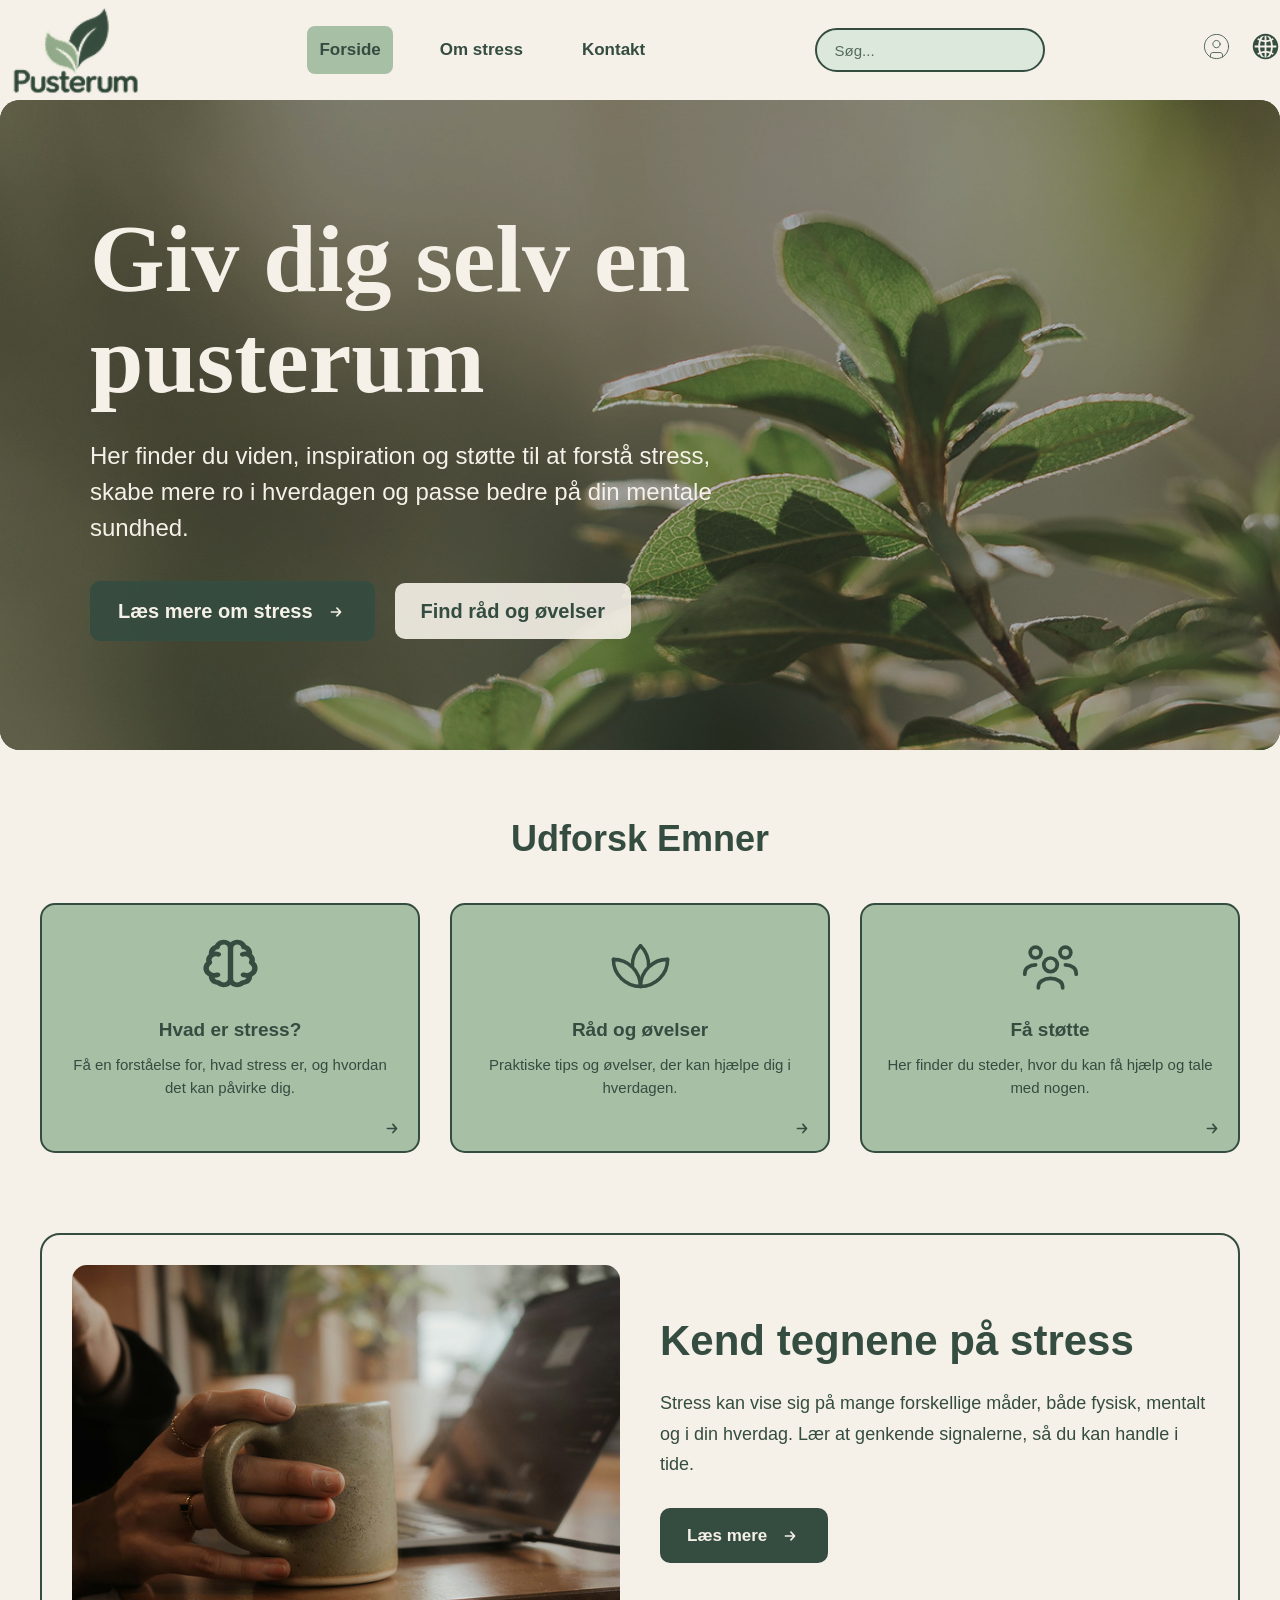
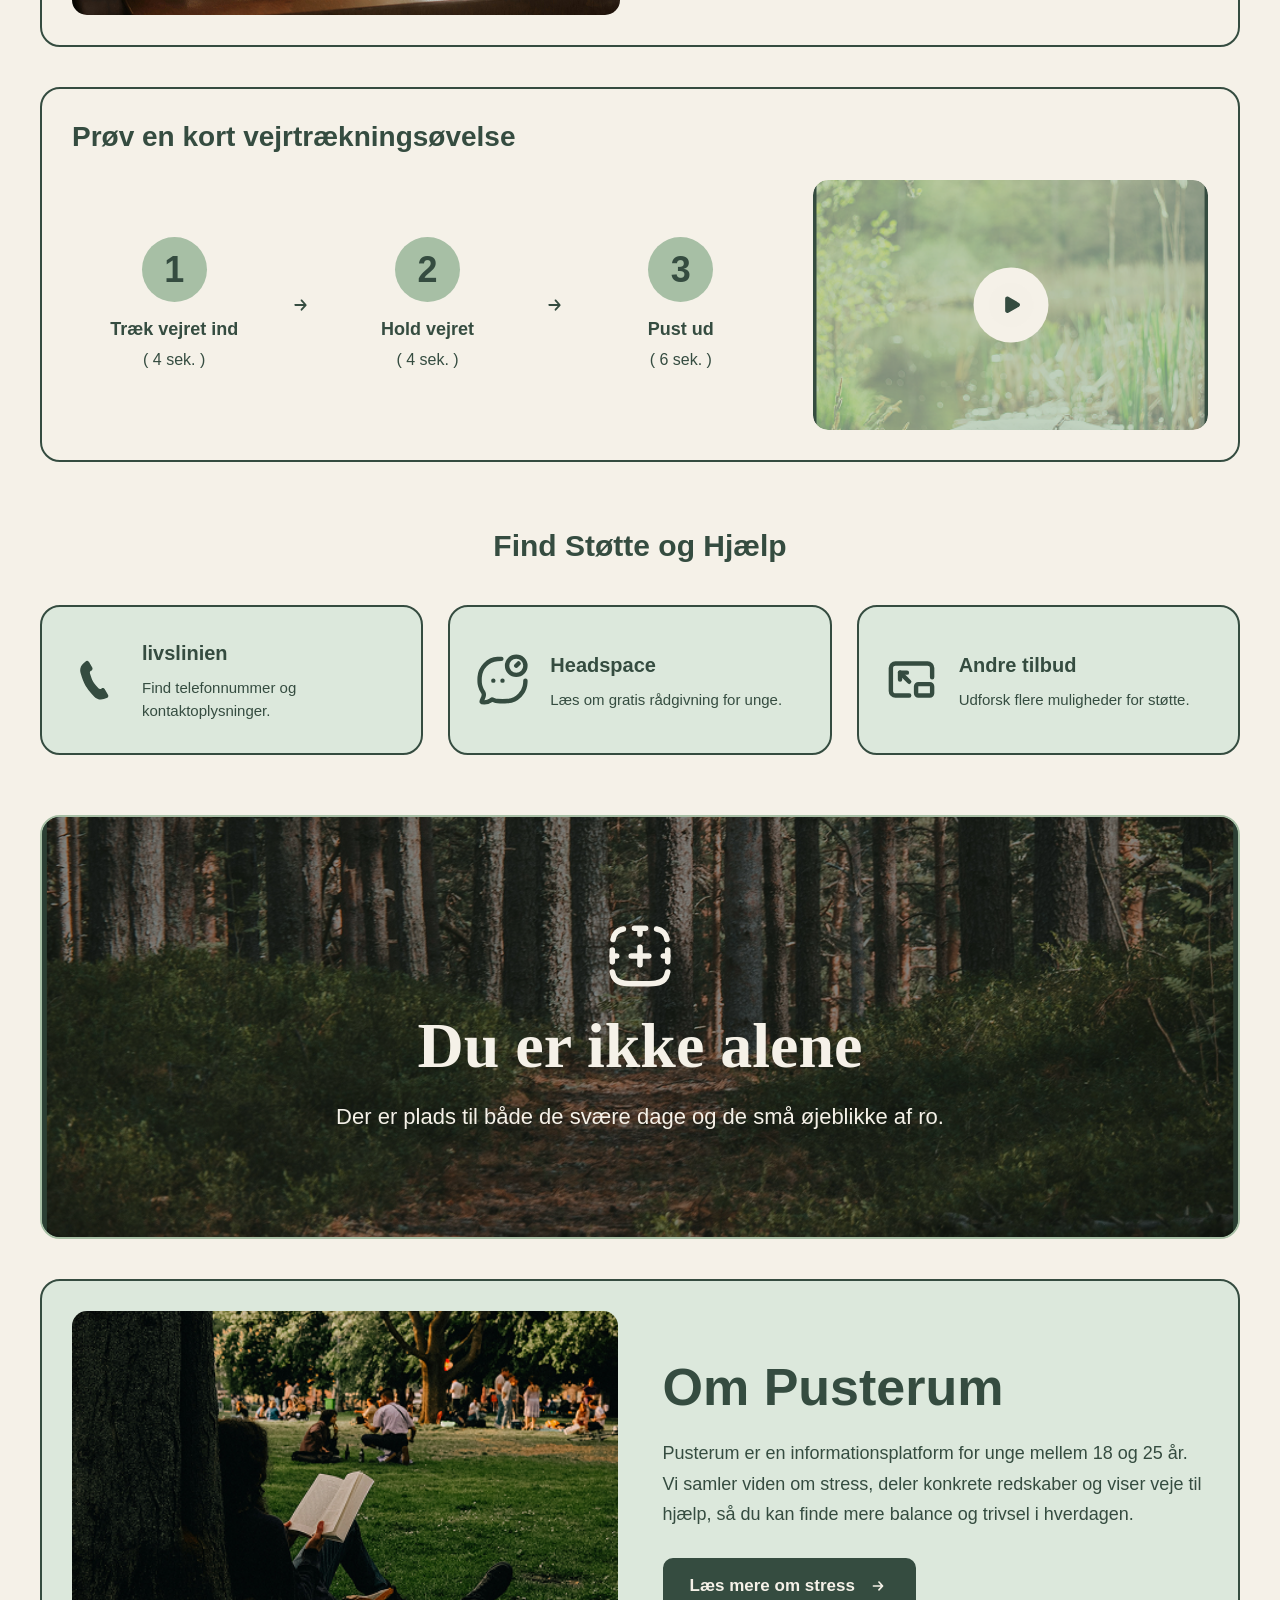
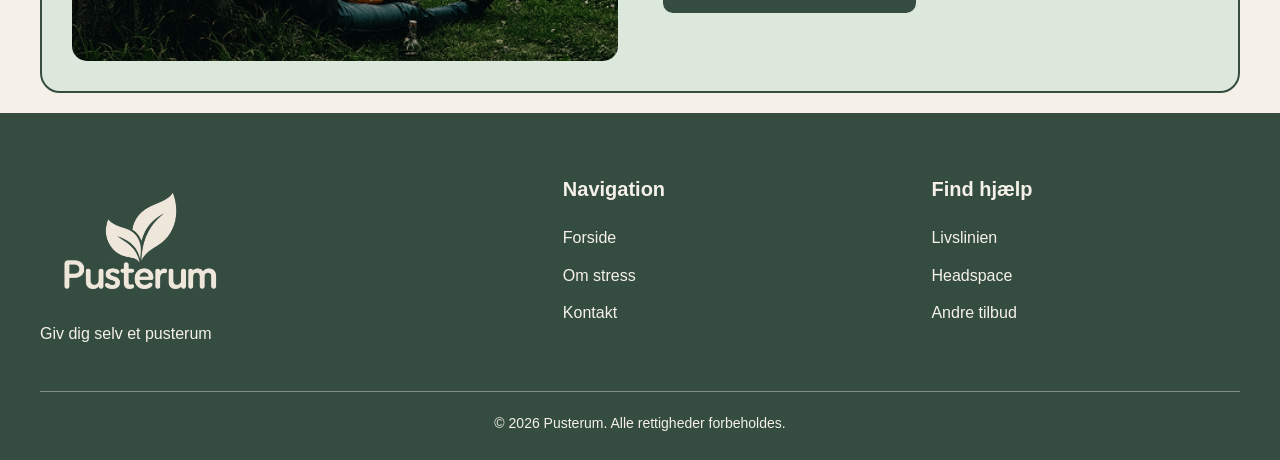
==== commit 8b641b43: "Add files via upload" ====
--- a/index.html
+++ b/index.html
@@ -1,324 +1,324 @@
-<!DOCTYPE html>
-<html lang="da">
-<head>
-    <meta charset="UTF-8">
-    <meta name="viewport" content="width=device-width, initial-scale=1.0">
-    <title>Pusterum</title>
-    <link rel="stylesheet" href="style.css">
-</head>
-<body>
-   
-    <!-- HEADER OG NAVIGATION -->
-     <header class="header">
-        <div class="header-inhold">
-
-            <!-- PUSTERUM LOGO -->
-             <a href="index.html" class="header-logo">
-                <img src="Icons /Pusterum Logo Green.png" alt="Pusterum - Forside">
-             </a>
-
-             <!-- NAVIGATION -->
-              <nav class="header-navigation" aria-label="Hovednavigation">
-                <a href="index.html" aria-current="page">
-                    Forside
-                </a>
-                <a href="omstress.html">
-                    Om stress
-                </a>
-                <a href="kontakt.html">
-                    Kontakt
-                </a>
-              </nav>
-
-              <!-- SØGEFELT -->
-               <div class="header-søgning" role="search">
-                <label for="søgefelt" class="søge-label">
-                    Søg på hjemmesiden
-                </label>
-                <input type="search" id="søgefelt" name="søg" placeholder="Søg...">
-               </div>
-
-               <!-- PROFIL OG SPROG -->
-                <div class="header-ikoner">
-
-                    <!-- PROFIL IKON -->
-                     <span class="header-ikon">
-                        <img src="Icons /User Dark Green.svg" alt="Profil">
-                     </span>
-
-                     <!-- SPROG IKON -->
-                      <span class="header-ikon">
-                        <img src="Icons /Glove Dark Green.svg" alt="Vælg sprog">
-                      </span>
-                </div>
-        </div>
-     </header>
-
-    <main>
-        
-        <section class="hero">
-            <img src="Icons /Hero Forside.png" alt="Naturbillede" class="hero-billede">
-            <div class="hero-content">
-                <h1>Giv dig selv en pusterum</h1>
-                <p>Her finder du viden, inspiration og støtte til at forstå stress, skabe mere ro i hverdagen og passe bedre på din mentale sundhed.</p>
-                <div class="hero-buttons">
-                    <a href="omstress.html" class="btn btn-primary">
-                        Læs mere om stress 
-                        <img src="Icons /Arrow RIght Beige.svg" alt="" class="knap-pil">
-                    </a>
-                    <a href="#øvelser" class="btn btn-secondary">
-                        Find råd og øvelser
-                    </a>
-                </div>
-            </div>
-        </section>
-
-        <!-- UDFORSK EMNER -->
-        <section class="emner" id="emner">
-            <h2>Udforsk Emner</h2>
-            <div class="emne-gitter">
-                
-                <!-- KORT 1: HVAD ER STRESS?-->
-                 <a href="omstress.html" class="emne-kort">
-                    <div class="emne-ikon" aria-hidden="true">
-                        <img src="Icons /Brain Dark Green.svg" alt="">
-                    </div>
-                    <h3>Hvad er stress?</h3>
-                    <p>Få en forståelse for, hvad stress er, og hvordan det kan påvirke dig.</p>
-                    <span class="kort-pil" aria-hidden="true">
-                        <img src="Icons /Arrow Right Dark Green.svg" alt="">
-                    </span>
-                 </a>
-
-                 <!-- KORT 2: RÅD OG ØVELSER -->
-                  <a href="#øvelser" class="emne-kort">
-                    <div class="emne-ikon" aria-hidden="true">
-                        <img src="Icons /Lily Dark Green.svg" alt="">
-                    </div>
-                    <h3>Råd og øvelser</h3>
-                    <p>Praktiske tips og øvelser, der kan hjælpe dig i hverdagen.</p>
-                    <span class="kort-pil" aria-hidden="true">
-                        <img src="Icons /Arrow Right Dark Green.svg" alt="">
-                    </span>
-                  </a>
-
-                  <!-- KORT 3: FÅ STØTTE -->
-                   <a href="#støtte" class="emne-kort">
-                    <div class="emne-ikon" aria-hidden="true">
-                        <img src="Icons /Group Dark Green.svg" alt="">
-                    </div>
-                    <h3>Få støtte</h3>
-                    <p>Her finder du steder, hvor du kan få hjælp og tale med nogen.</p>
-                    <span class="kort-pil" aria-hidden="true">
-                        <img src="Icons /Arrow Right Dark Green.svg" alt="">
-                    </span>
-                   </a>
-            </div>
-        </section>
-
-        <!-- KEND TEGNENE PÅ STRESS -->
-<section class="stress-tegn" id="stress-tegn">
-    <div class="stress-tegn-inhold">
-
-        <!-- BILLEDE TIL VENSTRE -->
-        <div class="stress-tegn-billede">
-            <img src="Icons /Hand-Macbook.png" alt="En person sidder med en kop ved en computer">
-        </div>
-
-        <!-- TEKST TIL HØJRE -->
-        <div class="stress-tegn-tekst">
-            <h2>Kend tegnene på stress</h2>
-            <p>Stress kan vise sig på mange forskellige måder, både fysisk, mentalt og i din hverdag. Lær at genkende signalerne, så du kan handle i tide.</p>
-            <a href="om-stress.html" class="stress-tegn-knap">
-                Læs mere
-                <img src="Icons /Arrow RIght Beige.svg" alt="" class="stress-tegn-pil">
-            </a>
-        </div>
-
-    </div>
-</section>
-
-         <!-- PRØV EN KORT VEJRTRÆKNINGSØVELSE -->
-          <section class="vejrtrækning" id="øvelser">
-            <div class="vejrtrækning-ramme">
-                <h2>Prøv en kort vejrtrækningsøvelse</h2>
-                <div class="vejrtrækning-inhold">
-
-                    <!-- ØVELSENS TRE TRIN -->
-                     <div class="vejrtrækning-trin">
-
-                        <!-- TRIN 1 -->
-                         <div class="trin">
-                            <span class="trin-nummer">1</span>
-                            <h3>Træk vejret ind</h3>
-                            <p>( 4 sek. )</p>
-                         </div>
-
-                         <!-- PIL MELLEM TRIN 1 OG 2 -->
-                          <span class="trin-pil" aria-hidden="true">
-                            <img src="Icons /Arrow Right Dark Green.svg" alt="">
-                          </span>
-
-                          <!-- TRIN 2 -->
-                           <div class="trin">
-                            <span class="trin-nummer">2</span>
-                            <h3>Hold vejret</h3>
-                            <p>( 4 sek. )</p>
-                           </div>
-
-                           <!-- PIL MELLEM TRIN 2 OG 3 -->
-                            <span class="trin-pil" aria-hidden="true">
-                                <img src="Icons /Arrow Right Dark Green.svg" alt="">
-                            </span>
-
-                            <!-- TRIN 3 -->
-                             <div class="trin">
-                                <span class="trin-nummer">3</span>
-                                <h3>Pust ud</h3>
-                                <p>( 6 sek. )</p>
-                             </div>
-                     </div>
-
-                     <!-- NATURBILLEDE OG AFSPILNINGSKNAP -->
-                      <div class="vejrtrækning-afspiller">
-                        <img src="Icons /Boat-Swamp.png" alt="En båd i et roligt vådområde" class="vejrtrækning-billede">
-
-                        <!-- AFSPILNINGSKNAP -->
-                         <button type="button" class="afspil-knap" id="start-øvelse" aria-label="Start vejrtrækningsøvelsen">
-                            <img src="Icons /Play Green.svg" alt="">
-                         </button>
-
-                         <!-- STATUS FOR ØVELSEN -->
-                          <p id="øvelse-status" aria-live="polite"></p>
-                      </div>
-                </div>
-            </div>
-          </section>
-
-          <!-- FIND STØTTE OG HJÆLP -->
-           <section class="støtte-hjælp" id="støtte">
-            <h2>Find Støtte og Hjælp</h2>
-            <div class="støtte-gitter">
-
-                <!-- KORT 1: LIVSLINIEN -->
-                 <a href="https://www.livslinien.dk/" class="støtte-kort">
-                    <div class="støtte-ikon">
-                        <img src="Icons /Phone Dark Green.svg" alt="">
-                    </div>
-                    <div class="støtte-tekst">
-                        <h3>livslinien</h3>
-                        <p>Find telefonnummer og kontaktoplysninger.</p>
-                    </div>
-                 </a>
-
-                 <!-- KORT 2: HEADSPACE -->
-                  <a href="https://headspace.dk/" class="støtte-kort">
-                    <div class="støtte-ikon">
-                        <img src="Icons /Headspace Dark Green.svg" alt="">
-                    </div>
-                    <div class="støtte-tekst">
-                        <h3>Headspace</h3>
-                        <p>Læs om gratis rådgivning for unge.</p>
-                    </div>
-                  </a>
-
-                  <!-- KORT 3: ANDRE TILBUD -->
-                   <a href="kontakt.html" class="støtte-kort">
-                    <div class="støtte-ikon">
-                        <img src="Icons /Andre Tilbud Dark Green.svg" alt="">
-                    </div>
-                    <div class="støtte-tekst">
-                        <h3>Andre tilbud</h3>
-                        <p>Udforsk flere muligheder for støtte.</p>
-                    </div>
-                   </a>
-            </div>
-           </section>
-
-           <!-- DU ER IKKE ALENE -->
-            <section class="du-er-ikke-alene" id="du-er-ikke-alene">
-                <div class="du-er-ikke-alene-ramme">
-
-                    <!-- SKOVBILLEDE -->
-                     <img src="Icons /Forest Forside.png" alt="En rolig skov med høje træer" class="du-er-ikke-alene-billede">
-
-                     <!-- INHOLD OVEN PÅ BILLEDET -->
-                      <div class="du-er-ikke-alene-inhold">
-
-                        <!-- MISSION LOGO -->
-                         <img src="Icons /Mission Beige.svg" alt="" class="mission-ikon">
-
-                         <!-- OVERSKRIFT -->
-                          <h2>Du er ikke alene</h2>
-
-                          <!-- TEKST -->
-                           <p>Der er plads til både de svære dage og de små øjeblikke af ro.</p>
-                      </div>
-                </div>
-            </section>
-
-            <!-- OM PUSTERUM -->
-             <section class="om-pusterum" id="om-pusterum">
-                <div class="om-pusterum-ramme">
-
-                    <!-- BILLEDE -->
-                     <div class="om-pusterum-billede">
-                        <img src="Icons /Book-tree.png" alt="En person sidder under et træ og læser">
-                     </div>
-
-                     <!-- TEKST OG KNAP -->
-                      <div class="om-pusterum-inhold">
-                        <h2>Om Pusterum</h2>
-                        <p>Pusterum er en informationsplatform for unge mellem 18 og 25 år. Vi samler viden om stress, deler konkrete redskaber og viser veje til hjælp, så du kan finde mere balance og trivsel i hverdagen.</p>
-
-                        <!-- LÆS MERE KNAP -->
-                         <a href="omstress.html" class="knap knap-mørkegrøn">
-                            Læs mere om stress
-                            <img src="Icons /Arrow RIght Beige.svg" alt="" class="knap-pil">
-                         </a>
-                      </div>
-                </div>
-             </section>
-</main>
-             <!-- FOOTER -->
-              <footer class="footer">
-                <div class="footer-inhold">
-
-                    <!-- PUSTERUM LOGO OG SLOGAN -->
-                     <div class="footer-logo-område">
-                        <img src="Icons /Pusterum Logo Beige.svg" alt="Pusterum" class="footer-logo">
-                        <p class="footer-slogan">
-                            Giv dig selv et pusterum
-                        </p>
-                     </div>
-
-                     <!-- NAVIGATION -->
-                      <nav class="footer-navigation" aria-label="Footer navigation">
-                        <h3>Navigation</h3>
-                        <a href="index.html">Forside</a>
-                        <a href="omstress.html">Om stress</a>
-                        <a href="kontakt.html">Kontakt</a>
-                      </nav>
-
-                      <!-- FIND HJÆLP -->
-                       <div class="footer-hjælp">
-                        <h3>Find hjælp</h3>
-                        <a href="https://www.livslinien.dk/">
-                            Livslinien
-                        </a>
-                        <a href="https://headspace.dk/">
-                            Headspace
-                        </a>
-                        <a href="kontakt.html">
-                            Andre tilbud
-                        </a>
-                       </div>
-                </div>
-
-                <!-- COPYRIGHT -->
-                 <div class="footer-bund">
-                    <p>© 2026 Pusterum. Alle rettigheder forbeholdes.</p>
-                 </div>
-              </footer>
-</body>
+<!DOCTYPE html>
+<html lang="da">
+<head>
+    <meta charset="UTF-8">
+    <meta name="viewport" content="width=device-width, initial-scale=1.0">
+    <title>Pusterum</title>
+    <link rel="stylesheet" href="style.css">
+</head>
+<body>
+   
+    <!-- HEADER OG NAVIGATION -->
+     <header class="header">
+        <div class="header-inhold">
+
+            <!-- PUSTERUM LOGO -->
+             <a href="index.html" class="header-logo">
+                <img src="Icons/Pusterum Logo Green.png" alt="Pusterum - Forside">
+             </a>
+
+             <!-- NAVIGATION -->
+              <nav class="header-navigation" aria-label="Hovednavigation">
+                <a href="index.html" aria-current="page">
+                    Forside
+                </a>
+                <a href="omstress.html">
+                    Om stress
+                </a>
+                <a href="kontakt.html">
+                    Kontakt
+                </a>
+              </nav>
+
+              <!-- SØGEFELT -->
+               <div class="header-søgning" role="search">
+                <label for="søgefelt" class="søge-label">
+                    Søg på hjemmesiden
+                </label>
+                <input type="search" id="søgefelt" name="søg" placeholder="Søg...">
+               </div>
+
+               <!-- PROFIL OG SPROG -->
+                <div class="header-ikoner">
+
+                    <!-- PROFIL IKON -->
+                     <span class="header-ikon">
+                        <img src="Icons/User Dark Green.svg" alt="Profil">
+                     </span>
+
+                     <!-- SPROG IKON -->
+                      <span class="header-ikon">
+                        <img src="Icons/Glove Dark Green.svg" alt="Vælg sprog">
+                      </span>
+                </div>
+        </div>
+     </header>
+
+    <main>
+        
+        <section class="hero">
+            <img src="Icons/Hero Forside.png" alt="Naturbillede" class="hero-billede">
+            <div class="hero-content">
+                <h1>Giv dig selv en pusterum</h1>
+                <p>Her finder du viden, inspiration og støtte til at forstå stress, skabe mere ro i hverdagen og passe bedre på din mentale sundhed.</p>
+                <div class="hero-buttons">
+                    <a href="omstress.html" class="btn btn-primary">
+                        Læs mere om stress 
+                        <img src="Icons/Arrow RIght Beige.svg" alt="" class="knap-pil">
+                    </a>
+                    <a href="#øvelser" class="btn btn-secondary">
+                        Find råd og øvelser
+                    </a>
+                </div>
+            </div>
+        </section>
+
+        <!-- UDFORSK EMNER -->
+        <section class="emner" id="emner">
+            <h2>Udforsk Emner</h2>
+            <div class="emne-gitter">
+                
+                <!-- KORT 1: HVAD ER STRESS?-->
+                 <a href="omstress.html" class="emne-kort">
+                    <div class="emne-ikon" aria-hidden="true">
+                        <img src="Icons/Brain Dark Green.svg" alt="">
+                    </div>
+                    <h3>Hvad er stress?</h3>
+                    <p>Få en forståelse for, hvad stress er, og hvordan det kan påvirke dig.</p>
+                    <span class="kort-pil" aria-hidden="true">
+                        <img src="Icons/Arrow Right Dark Green.svg" alt="">
+                    </span>
+                 </a>
+
+                 <!-- KORT 2: RÅD OG ØVELSER -->
+                  <a href="#øvelser" class="emne-kort">
+                    <div class="emne-ikon" aria-hidden="true">
+                        <img src="Icons/Lily Dark Green.svg" alt="">
+                    </div>
+                    <h3>Råd og øvelser</h3>
+                    <p>Praktiske tips og øvelser, der kan hjælpe dig i hverdagen.</p>
+                    <span class="kort-pil" aria-hidden="true">
+                        <img src="Icons/Arrow Right Dark Green.svg" alt="">
+                    </span>
+                  </a>
+
+                  <!-- KORT 3: FÅ STØTTE -->
+                   <a href="#støtte" class="emne-kort">
+                    <div class="emne-ikon" aria-hidden="true">
+                        <img src="Icons/Group Dark Green.svg" alt="">
+                    </div>
+                    <h3>Få støtte</h3>
+                    <p>Her finder du steder, hvor du kan få hjælp og tale med nogen.</p>
+                    <span class="kort-pil" aria-hidden="true">
+                        <img src="Icons/Arrow Right Dark Green.svg" alt="">
+                    </span>
+                   </a>
+            </div>
+        </section>
+
+        <!-- KEND TEGNENE PÅ STRESS -->
+<section class="stress-tegn" id="stress-tegn">
+    <div class="stress-tegn-inhold">
+
+        <!-- BILLEDE TIL VENSTRE -->
+        <div class="stress-tegn-billede">
+            <img src="Icons/Hand-Macbook.png" alt="En person sidder med en kop ved en computer">
+        </div>
+
+        <!-- TEKST TIL HØJRE -->
+        <div class="stress-tegn-tekst">
+            <h2>Kend tegnene på stress</h2>
+            <p>Stress kan vise sig på mange forskellige måder, både fysisk, mentalt og i din hverdag. Lær at genkende signalerne, så du kan handle i tide.</p>
+            <a href="omstress.html" class="stress-tegn-knap">
+                Læs mere
+                <img src="Icons/Arrow RIght Beige.svg" alt="" class="stress-tegn-pil">
+            </a>
+        </div>
+
+    </div>
+</section>
+
+         <!-- PRØV EN KORT VEJRTRÆKNINGSØVELSE -->
+          <section class="vejrtrækning" id="øvelser">
+            <div class="vejrtrækning-ramme">
+                <h2>Prøv en kort vejrtrækningsøvelse</h2>
+                <div class="vejrtrækning-inhold">
+
+                    <!-- ØVELSENS TRE TRIN -->
+                     <div class="vejrtrækning-trin">
+
+                        <!-- TRIN 1 -->
+                         <div class="trin">
+                            <span class="trin-nummer">1</span>
+                            <h3>Træk vejret ind</h3>
+                            <p>( 4 sek. )</p>
+                         </div>
+
+                         <!-- PIL MELLEM TRIN 1 OG 2 -->
+                          <span class="trin-pil" aria-hidden="true">
+                            <img src="Icons/Arrow Right Dark Green.svg" alt="">
+                          </span>
+
+                          <!-- TRIN 2 -->
+                           <div class="trin">
+                            <span class="trin-nummer">2</span>
+                            <h3>Hold vejret</h3>
+                            <p>( 4 sek. )</p>
+                           </div>
+
+                           <!-- PIL MELLEM TRIN 2 OG 3 -->
+                            <span class="trin-pil" aria-hidden="true">
+                                <img src="Icons/Arrow Right Dark Green.svg" alt="">
+                            </span>
+
+                            <!-- TRIN 3 -->
+                             <div class="trin">
+                                <span class="trin-nummer">3</span>
+                                <h3>Pust ud</h3>
+                                <p>( 6 sek. )</p>
+                             </div>
+                     </div>
+
+                     <!-- NATURBILLEDE OG AFSPILNINGSKNAP -->
+                      <div class="vejrtrækning-afspiller">
+                        <img src="Icons/Boat-Swamp.png" alt="En båd i et roligt vådområde" class="vejrtrækning-billede">
+
+                        <!-- AFSPILNINGSKNAP -->
+                         <button type="button" class="afspil-knap" id="start-øvelse" aria-label="Start vejrtrækningsøvelsen">
+                            <img src="Icons/Play Green.svg" alt="">
+                         </button>
+
+                         <!-- STATUS FOR ØVELSEN -->
+                          <p id="øvelse-status" aria-live="polite"></p>
+                      </div>
+                </div>
+            </div>
+          </section>
+
+          <!-- FIND STØTTE OG HJÆLP -->
+           <section class="støtte-hjælp" id="støtte">
+            <h2>Find Støtte og Hjælp</h2>
+            <div class="støtte-gitter">
+
+                <!-- KORT 1: LIVSLINIEN -->
+                 <a href="https://www.livslinien.dk/" class="støtte-kort">
+                    <div class="støtte-ikon">
+                        <img src="Icons/Phone Dark Green.svg" alt="">
+                    </div>
+                    <div class="støtte-tekst">
+                        <h3>livslinien</h3>
+                        <p>Find telefonnummer og kontaktoplysninger.</p>
+                    </div>
+                 </a>
+
+                 <!-- KORT 2: HEADSPACE -->
+                  <a href="https://headspace.dk/" class="støtte-kort">
+                    <div class="støtte-ikon">
+                        <img src="Icons/Headspace Dark Green.svg" alt="">
+                    </div>
+                    <div class="støtte-tekst">
+                        <h3>Headspace</h3>
+                        <p>Læs om gratis rådgivning for unge.</p>
+                    </div>
+                  </a>
+
+                  <!-- KORT 3: ANDRE TILBUD -->
+                   <a href="kontakt.html" class="støtte-kort">
+                    <div class="støtte-ikon">
+                        <img src="Icons/Andre Tilbud Dark Green.svg" alt="">
+                    </div>
+                    <div class="støtte-tekst">
+                        <h3>Andre tilbud</h3>
+                        <p>Udforsk flere muligheder for støtte.</p>
+                    </div>
+                   </a>
+            </div>
+           </section>
+
+           <!-- DU ER IKKE ALENE -->
+            <section class="du-er-ikke-alene" id="du-er-ikke-alene">
+                <div class="du-er-ikke-alene-ramme">
+
+                    <!-- SKOVBILLEDE -->
+                     <img src="Icons/Forest Forside.png" alt="En rolig skov med høje træer" class="du-er-ikke-alene-billede">
+
+                     <!-- INHOLD OVEN PÅ BILLEDET -->
+                      <div class="du-er-ikke-alene-inhold">
+
+                        <!-- MISSION LOGO -->
+                         <img src="Icons/Mission Beige.svg" alt="" class="mission-ikon">
+
+                         <!-- OVERSKRIFT -->
+                          <h2>Du er ikke alene</h2>
+
+                          <!-- TEKST -->
+                           <p>Der er plads til både de svære dage og de små øjeblikke af ro.</p>
+                      </div>
+                </div>
+            </section>
+
+            <!-- OM PUSTERUM -->
+             <section class="om-pusterum" id="om-pusterum">
+                <div class="om-pusterum-ramme">
+
+                    <!-- BILLEDE -->
+                     <div class="om-pusterum-billede">
+                        <img src="Icons/Book-tree.png" alt="En person sidder under et træ og læser">
+                     </div>
+
+                     <!-- TEKST OG KNAP -->
+                      <div class="om-pusterum-inhold">
+                        <h2>Om Pusterum</h2>
+                        <p>Pusterum er en informationsplatform for unge mellem 18 og 25 år. Vi samler viden om stress, deler konkrete redskaber og viser veje til hjælp, så du kan finde mere balance og trivsel i hverdagen.</p>
+
+                        <!-- LÆS MERE KNAP -->
+                         <a href="omstress.html" class="knap knap-mørkegrøn">
+                            Læs mere om stress
+                            <img src="Icons/Arrow RIght Beige.svg" alt="" class="knap-pil">
+                         </a>
+                      </div>
+                </div>
+             </section>
+</main>
+             <!-- FOOTER -->
+              <footer class="footer">
+                <div class="footer-inhold">
+
+                    <!-- PUSTERUM LOGO OG SLOGAN -->
+                     <div class="footer-logo-område">
+                        <img src="Icons/Pusterum Logo Beige.svg" alt="Pusterum" class="footer-logo">
+                        <p class="footer-slogan">
+                            Giv dig selv et pusterum
+                        </p>
+                     </div>
+
+                     <!-- NAVIGATION -->
+                      <nav class="footer-navigation" aria-label="Footer navigation">
+                        <h3>Navigation</h3>
+                        <a href="index.html">Forside</a>
+                        <a href="omstress.html">Om stress</a>
+                        <a href="kontakt.html">Kontakt</a>
+                      </nav>
+
+                      <!-- FIND HJÆLP -->
+                       <div class="footer-hjælp">
+                        <h3>Find hjælp</h3>
+                        <a href="https://www.livslinien.dk/">
+                            Livslinien
+                        </a>
+                        <a href="https://headspace.dk/">
+                            Headspace
+                        </a>
+                        <a href="kontakt.html">
+                            Andre tilbud
+                        </a>
+                       </div>
+                </div>
+
+                <!-- COPYRIGHT -->
+                 <div class="footer-bund">
+                    <p>© 2026 Pusterum. Alle rettigheder forbeholdes.</p>
+                 </div>
+              </footer>
+</body>
 </html>
